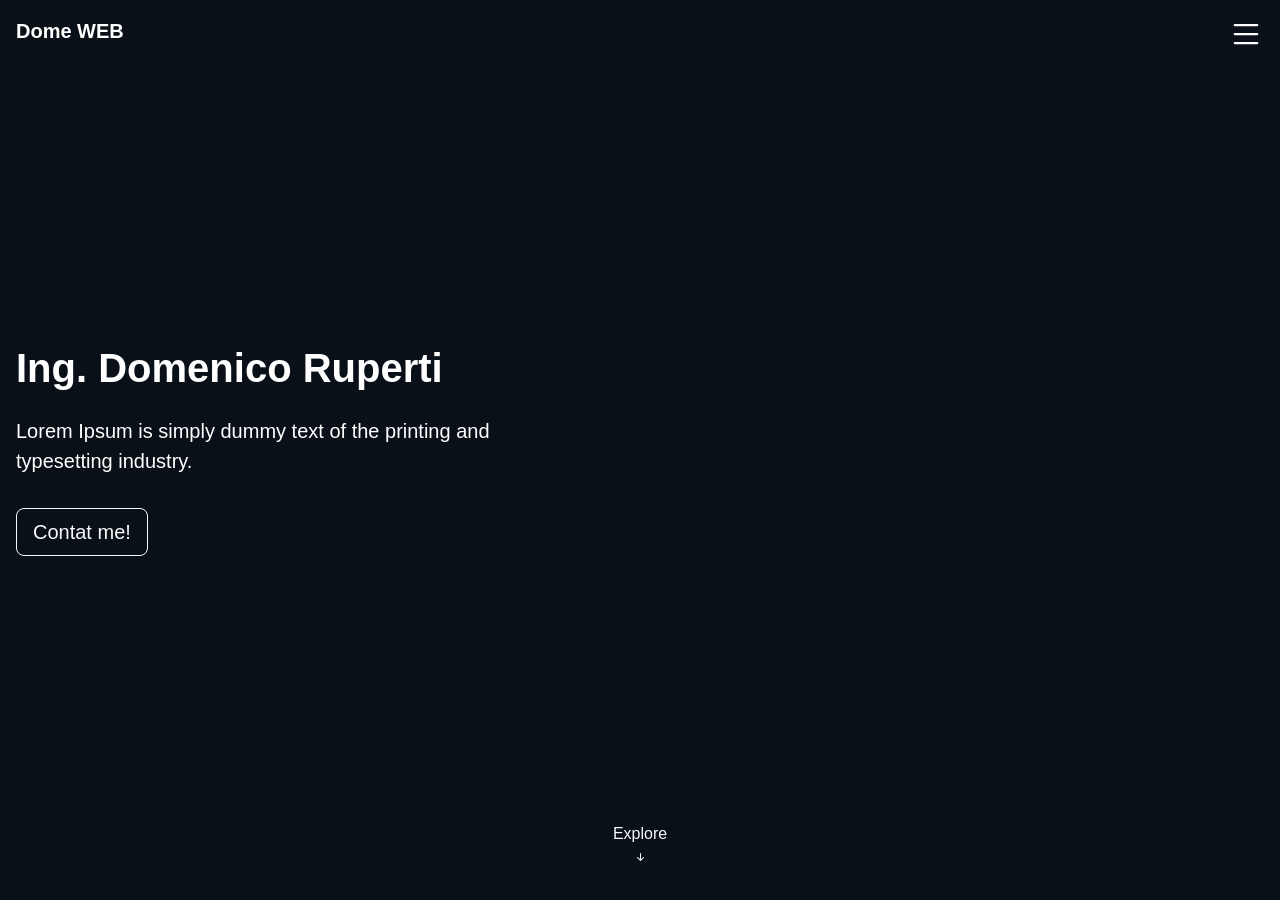
==== index.html @ 541284eb "Inicio de portafolio, se realizo navbar, branding principal y estilizacion del mismo" ====
<!DOCTYPE html>
<html lang="en">

<head>
    <meta charset="UTF-8">
    <meta name="viewport" content="width=device-width, initial-scale=1.0">
    <title>DOM WEB</title>

    <!--BOOTSTRAP-->
    <!-- Bootstrap Stylesheet -->
    <link href="https://cdn.jsdelivr.net/npm/bootstrap@5.1.3/dist/css/bootstrap.min.css" rel="stylesheet"
        integrity="sha384-1BmE4kWBq78iYhFldvKuhfTAU6auU8tT94WrHftjDbrCEXSU1oBoqyl2QvZ6jIW3" crossorigin="anonymous">

    <!--CUSTOM CSS-->
    <link rel="stylesheet" href="css/main.css">

    <!-- Bootstrap Icons-->
    <link rel="stylesheet" href="https://cdn.jsdelivr.net/npm/bootstrap-icons@1.7.1/font/bootstrap-icons.css">

</head>

<body>

    <!--Header Start-->
    <header class="header p-3 position-absolute start-0 top-0 end-0">
        <div class="d-flex justify-content-between aling-items-center">
            <a href="/" class="text-decoration-none text-white fs-5 fw-bold">Dome WEB</a>
            <div>
                <button class="navbar-toggler text-white" type="button" data-bs-toggle="collapse"
                    data-bs-target="#navbar" aria-controls="navbar" aria-expanded="false"
                    aria-label="Toggle navigation">
                    <svg xmlns="http://www.w3.org/2000/svg" width="36" height="36" fill="currentColor"
                        class="bi bi-list" viewBox="0 0 16 16">
                        <path fill-rule="evenodd"
                            d="M2.5 12a.5.5 0 0 1 .5-.5h10a.5.5 0 0 1 0 1H3a.5.5 0 0 1-.5-.5zm0-4a.5.5 0 0 1 .5-.5h10a.5.5 0 0 1 0 1H3a.5.5 0 0 1-.5-.5zm0-4a.5.5 0 0 1 .5-.5h10a.5.5 0 0 1 0 1H3a.5.5 0 0 1-.5-.5z" />
                    </svg>
                </button>
            </div>
        </div>
    </header>
    <!--Header End-->

    <!--Navbar Start-->
    <nav class="collapse navbar-collapse dropdown-nav" id="navbar">
        <div class="dropdown-nav__container container-xxl d-flex aling-items-start aling-items-md-center">
            <div class="row aling-items-start">

                <div class="col-12 col-sm-4">
                    <a href="#" class="row text-decoration-none">
                        <div class="col-2 col-sm-12 mb-4">
                            <img src="img/1-coffe-flavour.jpg" alt="Cafe falvor" class="img-fluid" width="75%"
                                loading="lazy">
                        </div>
                        <div class="col-10">
                            <h3>
                                Lorem, ipsum dolor.
                            </h3>
                            <p>Lorem ipsum dolor sit amet consectetur, adipisicing elit.</p>
                            <p>Lorem. <i class="bi bi-arrow-right-short"></i></p>
                        </div>
                    </a>
                </div>

                <div class="col-12 col-sm-4">
                    <a href="#" class="row text-decoration-none">
                        <div class="col-2 col-sm-12 mb-4">
                            <img src="img/1-coffe-flavour.jpg" alt="Cafe falvor" class="img-fluid" width="75%"
                                loading="lazy">
                        </div>
                        <div class="col-10">
                            <h3>
                                Lorem, ipsum dolor.
                            </h3>
                            <p>Lorem ipsum dolor sit amet consectetur, adipisicing elit.</p>
                            <p>Lorem. <i class="bi bi-arrow-right-short"></i></p>
                        </div>
                    </a>
                </div>

                <div class="col-12 col-sm-4">
                    <a href="#" class="row text-decoration-none">
                        <div class="col-2 col-sm-12 mb-4">
                            <img src="img/1-coffe-flavour.jpg" alt="Cafe falvor" class="img-fluid" width="75%"
                                loading="lazy">
                        </div>
                        <div class="col-10">
                            <h3>
                                Lorem, ipsum dolor.
                            </h3>
                            <p>Lorem ipsum dolor sit amet consectetur, adipisicing elit.</p>
                            <p>Lorem. <i class="bi bi-arrow-right-short"></i></p>
                        </div>
                    </a>
                </div>

            </div>

            <button class="navbar-toggler dropdown-nav__closeNavBtn" type="button" data-bs-toggle="collapse"
                data-bs-target="#navbar" aria-controls="navbar" aria-expanded="false" aria-label="Toggle navigation">
                <svg xmlns="http://www.w3.org/2000/svg" width="36" height="36" fill="currentColor" class="bi bi-x"
                    viewBox="0 0 16 16">
                    <path
                        d="M4.646 4.646a.5.5 0 0 1 .708 0L8 7.293l2.646-2.647a.5.5 0 0 1 .708.708L8.707 8l2.647 2.646a.5.5 0 0 1-.708.708L8 8.707l-2.646 2.647a.5.5 0 0 1-.708-.708L7.293 8 4.646 5.354a.5.5 0 0 1 0-.708z" />
                </svg>
            </button>
        </div>
    </nav>
    <!--Navbar End-->

    <!-- Hero Start -->
  <section class="hero">

    <div class="hero__overlay"></div>

    <!-- Video not included. Download: https://www.pexels.com/video/two-people-in-front-of-a-campfire-pouring-water-from-a-kettle-2675515/ -->
    <video playsinline="playsinline" autoplay="autoplay" muted="muted" loop="loop" loading="lazy" class="hero__video">
      <source src="img/television_-_29483 (720p).mp4" type="video/mp4">
    </video>

    <div class="hero__content h-100 container-custom position-relative">
      <div class="d-flex h-100 align-items-center hero__content-width">
        <div class="text-white p-3">
          <h1 class="hero__heading fw-bold mb-4">Ing. Domenico Ruperti</h1>
          <p class="lead mb-4">Lorem Ipsum is simply dummy text of the printing and typesetting industry.</p>
          <a href="#" class="mt-2 btn btn-lg btn-outline-light" role="button">Contat me!</a>
        </div>
      </div>
    </div>

    <a href="#scroll-down" class="hero__scroll-btn">
      Explore <i class="bi bi-arrow-down-short"></i>
    </a>

  </section>
  <!-- Hero End -->


















    <!-- Bootstrap JS -->
    <script src="https://cdn.jsdelivr.net/npm/bootstrap@5.1.3/dist/js/bootstrap.bundle.min.js"
        integrity="sha384-ka7Sk0Gln4gmtz2MlQnikT1wXgYsOg+OMhuP+IlRH9sENBO0LRn5q+8nbTov4+1p"
        crossorigin="anonymous"></script>
</body>

</html>
---- css/main.css ----
:root {
    --primary-color: #0a1118;
    --primary-color-highlight: #233D54;
    --bs-body-bg: #FBF0F6;
    --bs-body-font-family: 'Montserrat', sans-serif;
}

a {
    color: var(--primary-color);
}

a:hover {
    color: var(--primary-color);
}



/*Main header*/
.header {
    z-index: 2;
}

/*Navigation Bar*/

#navbar {
    position: fixed;
    left: 0;
    top: 0;
    right: 0;
    bottom: 0;
    background-color: #4e4c4d;
    z-index: 4;
}

.dropdown-nav__closeNavBtn {
    position: absolute;
    top: 20px;
    right: 16px;
    background-color: rgba(255, 255, 255, 0.6);
}

.dropdown-nav__container {
    height: 100vh;
    padding: 0 1rem;
}

/*Hero section*/
.hero {
    position: relative;
    height: 100vh;
    background-color: var(--primary-color);
    overflow: hidden;
}

.hero__video {
    position: absolute;
    top: 50%;
    left: 50%;
    min-width: 100%;
    min-height: 100%;
    width: auto;
    height: auto;
    transform: translateX(-50%) translateY(-50%);
}

.hero__overlay {
    position: absolute;
    left: 0;
    top: 0;
    right: 0;
    bottom: 0;
    background-color: var(--primary-color);
    opacity: 0.5;
    z-index: 1;
}

.hero__content {
    z-index: 1;
}

.hero__content-width {
    max-width: 540px;
}

.hero__scroll-btn {
    position: absolute;
    left: 50%;
    bottom: 30px;
    transform: translateX(-50%);
    z-index: 1;
    color: var(--bs-light);
    display: flex;
    flex-direction: column;
    align-items: center;
    text-decoration: none;
}

.hero__scroll-btn:hover {
    color: var(--bs-light);
    opacity: 0.8;
}

.hero__scroll-btn .bi {
    transition-delay: 0.8s;
    animation: bounce 1s infinite alternate;
}
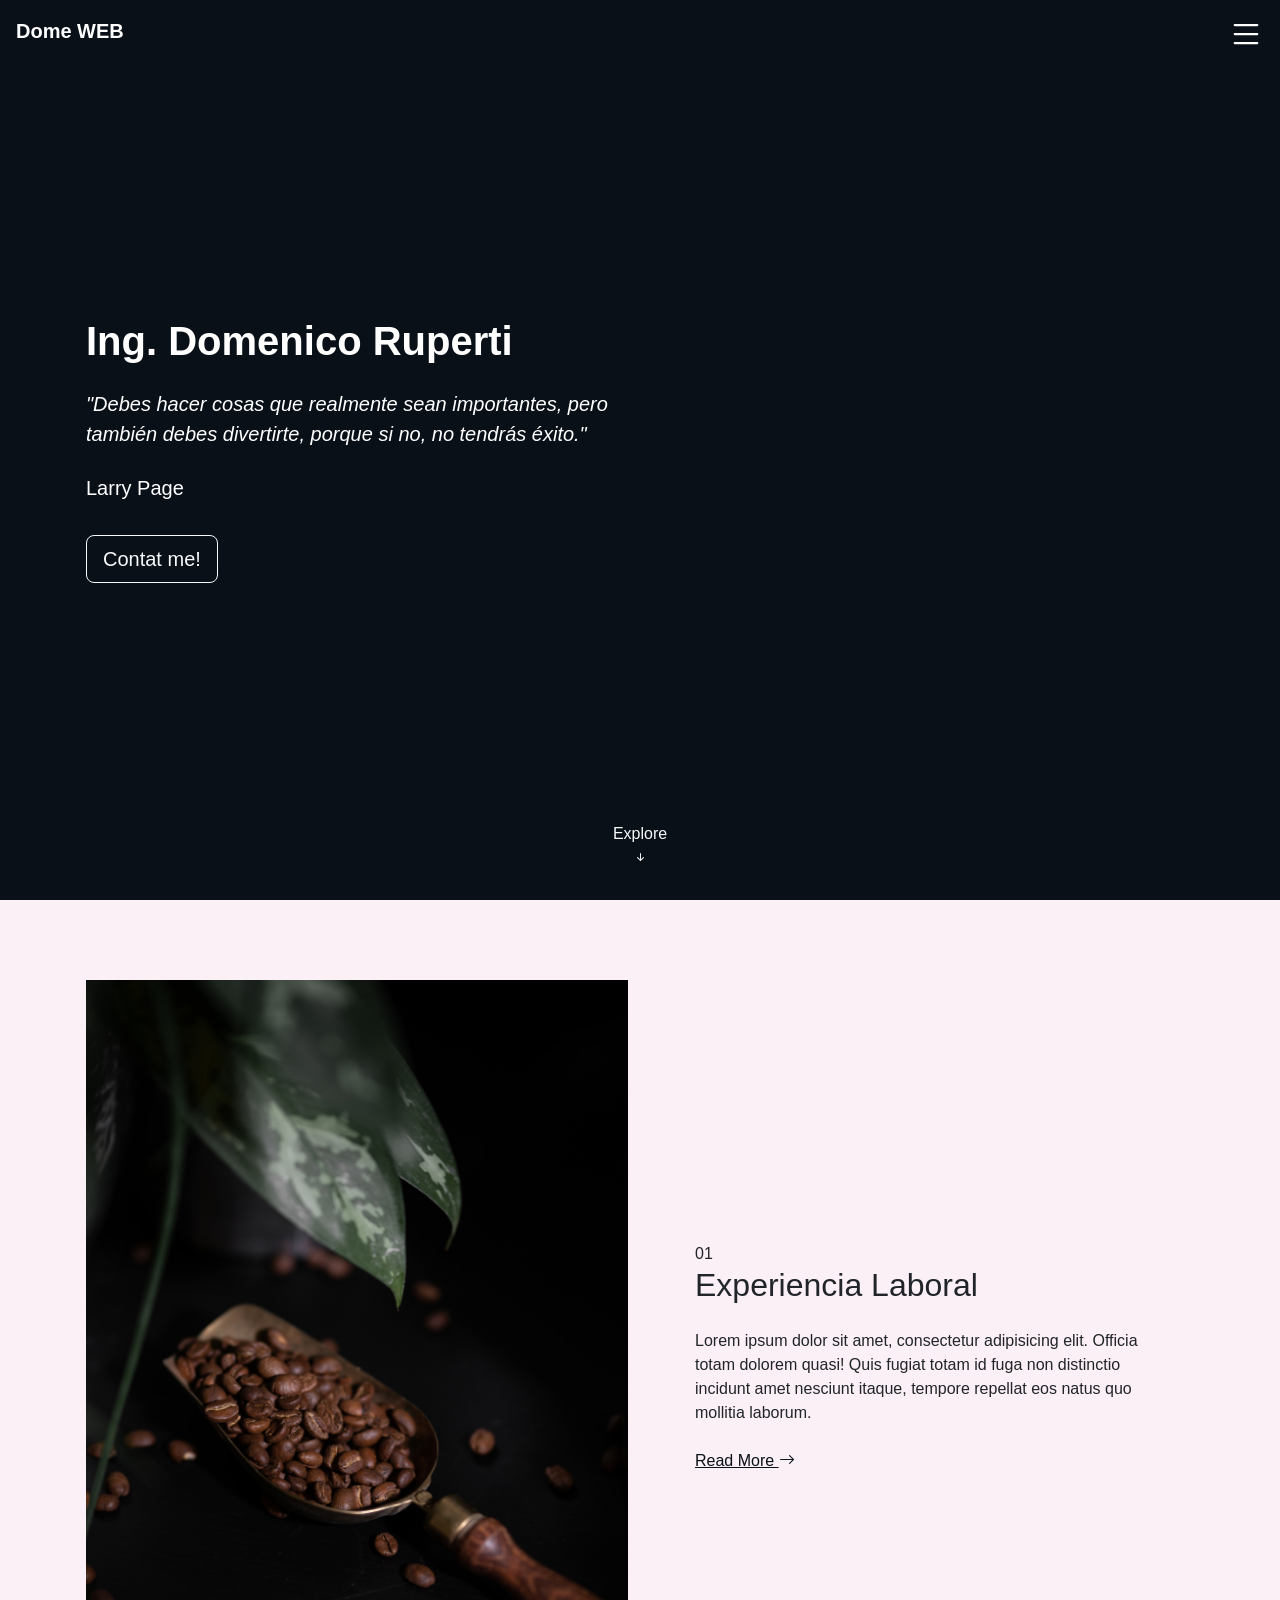
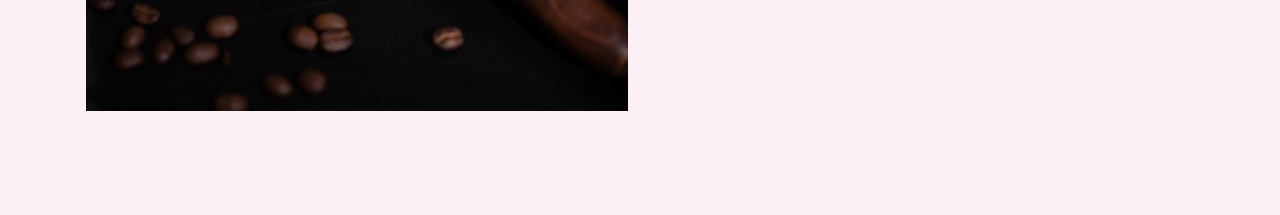
==== commit fb39260c: "Se agregaron nuevas videos y se sigui configigurando la pagina para las demas secciones" ====
--- a/index.html
+++ b/index.html
@@ -112,16 +112,16 @@
 
     <div class="hero__overlay"></div>
 
-    <!-- Video not included. Download: https://www.pexels.com/video/two-people-in-front-of-a-campfire-pouring-water-from-a-kettle-2675515/ -->
     <video playsinline="playsinline" autoplay="autoplay" muted="muted" loop="loop" loading="lazy" class="hero__video">
-      <source src="img/television_-_29483 (720p).mp4" type="video/mp4">
+      <source src="img/countdown_to_rocket_launching (1080p).mp4" type="video/mp4">
     </video>
 
     <div class="hero__content h-100 container-custom position-relative">
       <div class="d-flex h-100 align-items-center hero__content-width">
-        <div class="text-white p-3">
+        <div class="text-white">
           <h1 class="hero__heading fw-bold mb-4">Ing. Domenico Ruperti</h1>
-          <p class="lead mb-4">Lorem Ipsum is simply dummy text of the printing and typesetting industry.</p>
+          <p class="lead mb-4 fst-italic">"Debes hacer cosas que realmente sean importantes, pero también debes divertirte, porque si no, no tendrás éxito."</p>
+          <p class="lead mb-4">Larry Page</p>
           <a href="#" class="mt-2 btn btn-lg btn-outline-light" role="button">Contat me!</a>
         </div>
       </div>
@@ -134,7 +134,33 @@
   </section>
   <!-- Hero End -->
 
+  <a id="scroll-down"></a>
 
+  <!-- Section One Start -->
+  <section class="steps container-custom">
+
+    <div class="row">
+      <div class="col-12 col-sm-6 d-md-flex justify-content-md-ceneter">
+        <img src="img/1-coffe-flavour.jpg" alt="Coffe Flavour" class="img-fluid pb-4 steps__section-thumbnail" width="553" height="746" loading="lazy">
+      </div>
+
+      <div class="col-12 col-sm-6 align-self-center justify-content-md-ceneter">
+
+        <div class="steps__content-width">
+          <span>01</span>
+          <h1 class="h2 mb-4">Experiencia Laboral</h1>
+          <p class="mb-4">Lorem ipsum dolor sit amet, consectetur adipisicing elit. Officia totam dolorem quasi! Quis fugiat totam id fuga non distinctio incidunt amet nesciunt itaque, tempore repellat eos natus quo mollitia laborum.</p>
+          <a href="#">Read More <i class="bi bi-arrow-right"></i></a>
+
+        </div>
+
+      </div>
+    </div>
+
+  </section>
+
+
+  <!-- Section One End -->
 
 
 
--- a/css/main.css
+++ b/css/main.css
@@ -5,12 +5,41 @@
     --bs-body-font-family: 'Montserrat', sans-serif;
 }
 
+html {scroll-behavior: smooth;}
+
 a {
     color: var(--primary-color);
 }
 
 a:hover {
     color: var(--primary-color);
+}
+
+/*
+* Custom Container
+*/
+.container-custom {
+    width: 100%;
+    padding: 0 1rem;
+    margin: 0 auto;
+}
+
+@media (min-width: 1200px) {
+    .container-custom {
+        width: 1140px;
+    }
+}
+
+@media (min-width: 1400px) {
+    .container-custom {
+        width: 1340px;
+    }
+}
+
+@media (min-width: 1600px) {
+    .container-custom {
+        width: 1520px;
+    }
 }
 
 
@@ -103,4 +132,47 @@
 .hero__scroll-btn .bi {
     transition-delay: 0.8s;
     animation: bounce 1s infinite alternate;
-}+}
+
+@keyframes bounce {
+    from {
+      transform: translateY(0px);
+    }
+    to {
+      transform: translateY(-10px);
+    }
+  }
+
+/*
+* Steps Section
+*/
+.steps {
+    padding-top: 40px;
+    padding-bottom: 40px;
+  }
+  
+  .steps__section-thumbnail {
+    height: 240px;
+    object-fit: cover;
+    margin: 0 auto;
+  }
+  
+  .steps__content-width {
+    max-width: 456px;
+    margin: 0 auto;
+  }
+  
+  .steps--background {
+    background-color: #FEF8F9;
+  }
+  
+  @media (min-width: 544px) {
+    .steps {
+      padding-top: 80px;
+      padding-bottom: 80px;
+    }
+  
+    .steps__section-thumbnail {
+      height: auto;
+    }
+  }
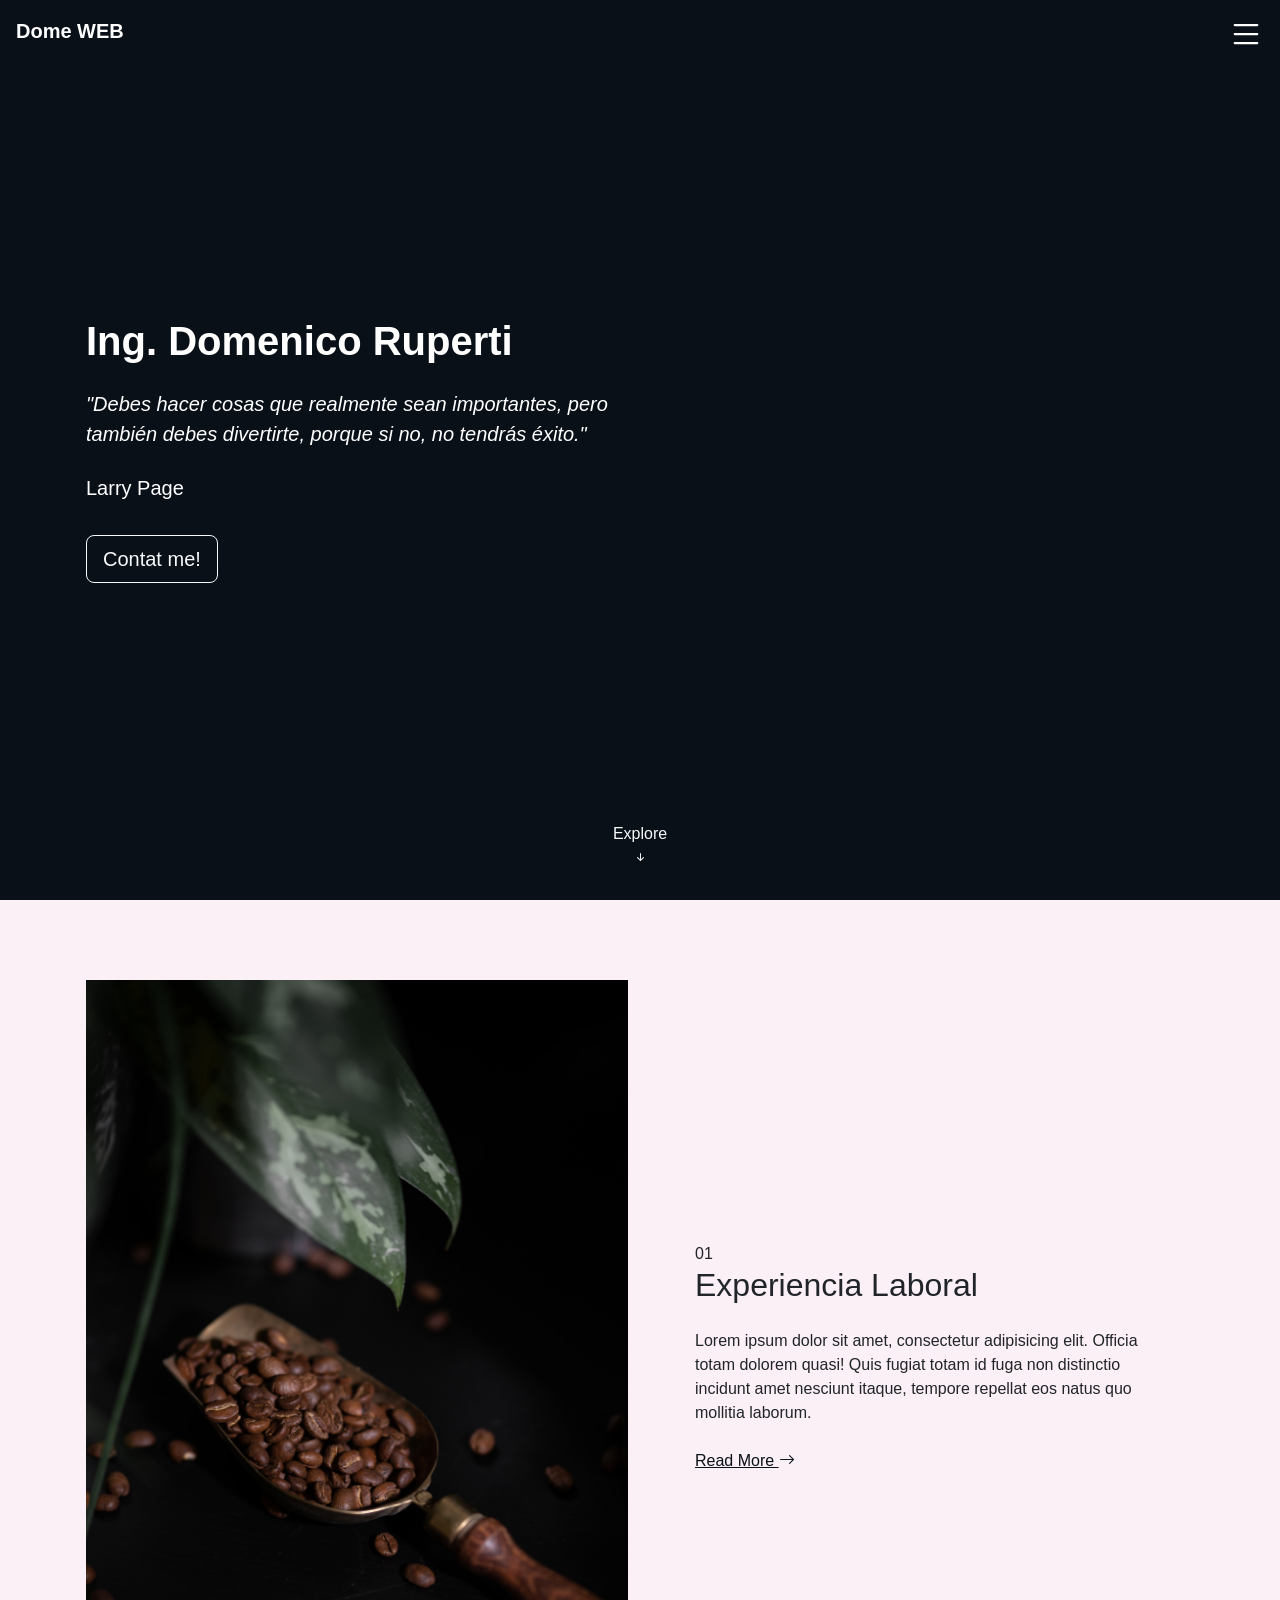
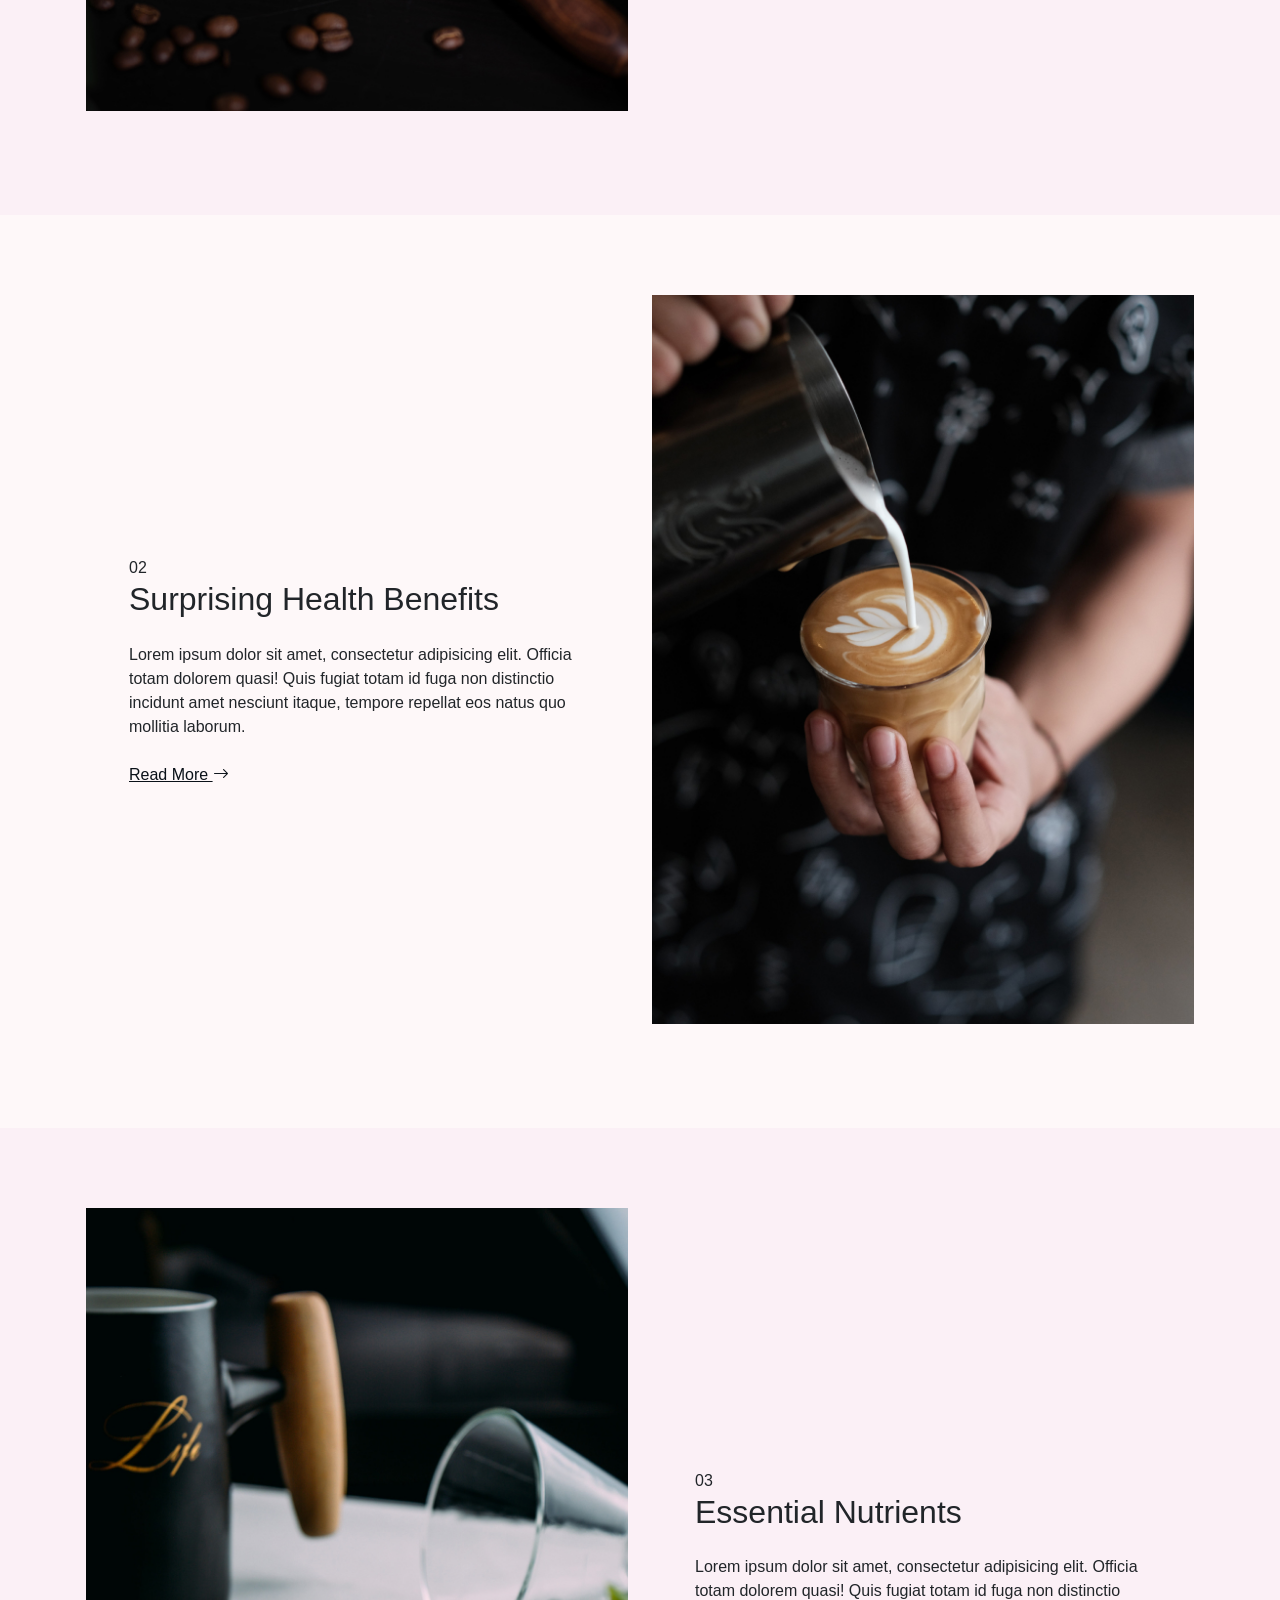
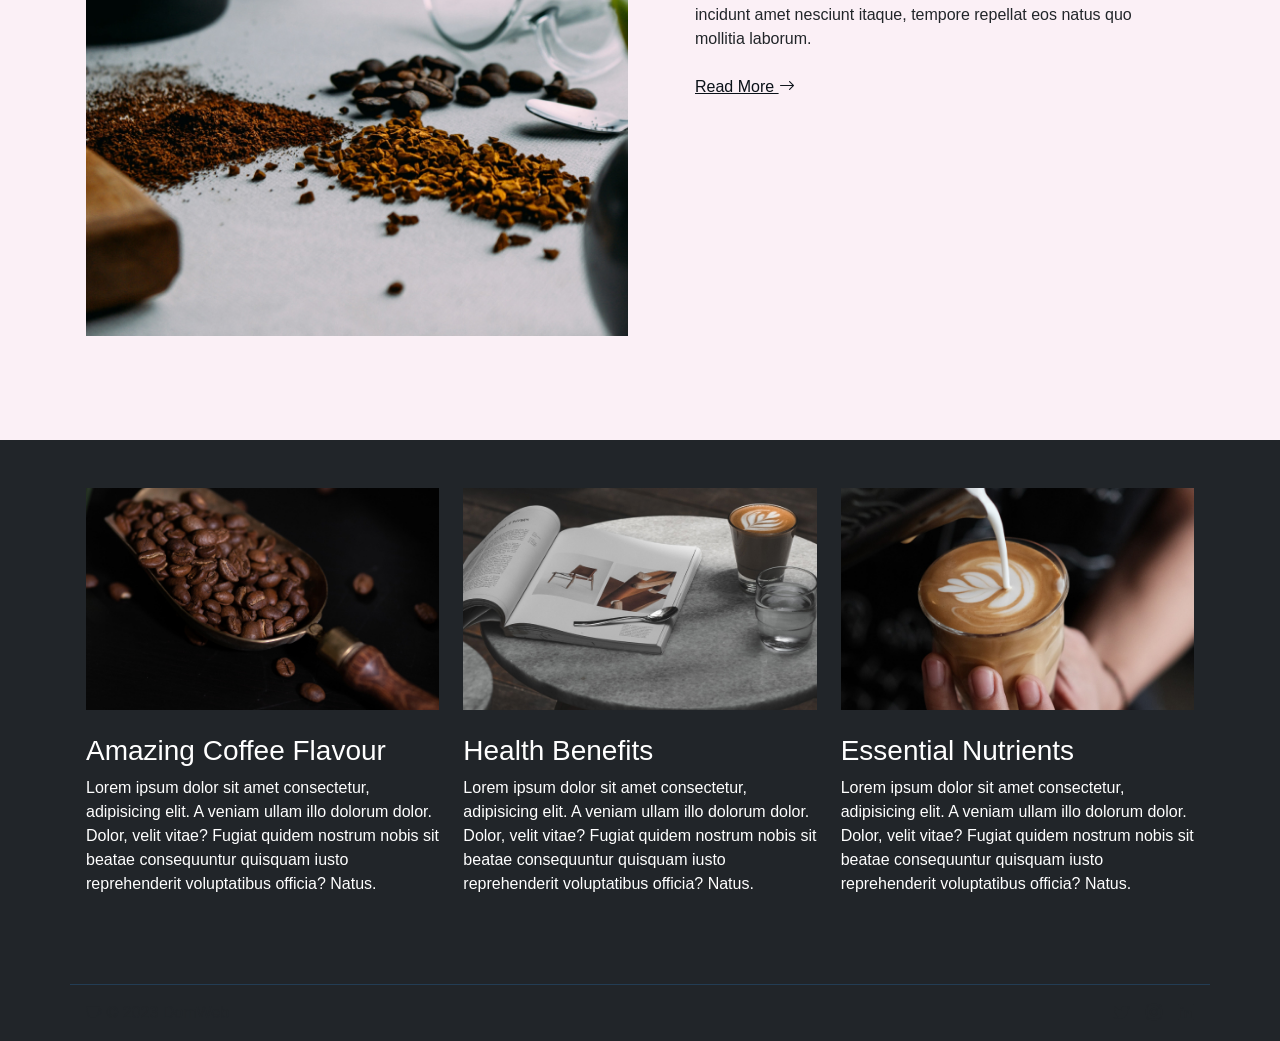
==== commit a9796765: "Se agregaron dos secciones mas, y la parte final de la pagina" ====
--- a/index.html
+++ b/index.html
@@ -48,7 +48,23 @@
                 <div class="col-12 col-sm-4">
                     <a href="#" class="row text-decoration-none">
                         <div class="col-2 col-sm-12 mb-4">
-                            <img src="img/1-coffe-flavour.jpg" alt="Cafe falvor" class="img-fluid" width="75%"
+                            <img src="img/pexels-mddl-mn-14758513.jpg" alt="Cafe falvor" class="img-fluid" width="75%"
+                                loading="lazy">
+                        </div>
+                        <div class="col-10">
+                            <h3>
+                                Lorem, ipsum dolor.
+                            </h3>   
+                            <p>Lorem ipsum dolor sit amet consectetur, adipisicing elit.</p>
+                            <p>Lorem. <i class="bi bi-arrow-right-short"></i></p>
+                        </div>
+                    </a>
+                </div>
+
+                <div class="col-12 col-sm-4">
+                    <a href="#" class="row text-decoration-none">
+                        <div class="col-2 col-sm-12 mb-4">
+                            <img src="img/pexels-mddl-mn-14758513.jpg" alt="Cafe falvor" class="img-fluid" width="75%"
                                 loading="lazy">
                         </div>
                         <div class="col-10">
@@ -64,23 +80,7 @@
                 <div class="col-12 col-sm-4">
                     <a href="#" class="row text-decoration-none">
                         <div class="col-2 col-sm-12 mb-4">
-                            <img src="img/1-coffe-flavour.jpg" alt="Cafe falvor" class="img-fluid" width="75%"
-                                loading="lazy">
-                        </div>
-                        <div class="col-10">
-                            <h3>
-                                Lorem, ipsum dolor.
-                            </h3>
-                            <p>Lorem ipsum dolor sit amet consectetur, adipisicing elit.</p>
-                            <p>Lorem. <i class="bi bi-arrow-right-short"></i></p>
-                        </div>
-                    </a>
-                </div>
-
-                <div class="col-12 col-sm-4">
-                    <a href="#" class="row text-decoration-none">
-                        <div class="col-2 col-sm-12 mb-4">
-                            <img src="img/1-coffe-flavour.jpg" alt="Cafe falvor" class="img-fluid" width="75%"
+                            <img src="img/pexels-mddl-mn-14758513.jpg" alt="Cafe falvor" class="img-fluid" width="75%"
                                 loading="lazy">
                         </div>
                         <div class="col-10">
@@ -162,9 +162,105 @@
 
   <!-- Section One End -->
 
-
-
-
+<!-- Section One Start -->
+<section class="steps steps--background">
+
+    <div class="container-custom">
+
+      <div class="row">
+        <div class="col-12 col-sm-6 d-md-flex justify-content-md-ceneter order-sm-1">
+          <img src="img/2-health-benefits.jpg" alt="Health Benefits" class="img-fluid pb-4 steps__section-thumbnail" width="553" height="746" loading="lazy">
+        </div>
+
+        <div class="col-12 col-sm-6 align-self-center justify-content-md-ceneter">
+          <div class="steps__content-width">
+            <span>02</span>
+            <h1 class="h2 mb-4">Surprising Health Benefits</h1>
+            <p class="mb-4">Lorem ipsum dolor sit amet, consectetur adipisicing elit. Officia totam dolorem quasi! Quis fugiat totam id fuga non distinctio incidunt amet nesciunt itaque, tempore repellat eos natus quo mollitia laborum.</p>
+            <a href="#">Read More <i class="bi bi-arrow-right"></i></a>
+          </div>
+        </div>
+      </div>
+
+    </div>
+  </section>
+  <!-- Section One End -->
+
+  <!-- Section One Start -->
+  <section class="steps container-custom">
+
+    <div class="row">
+      <div class="col-12 col-sm-6 d-md-flex justify-content-md-ceneter">
+        <img src="img/3-essential-nutrients.jpg" alt="Essential Nutrients" class="img-fluid pb-4 steps__section-thumbnail" width="553" height="746" loading="lazy">
+      </div>
+
+      <div class="col-12 col-sm-6 align-self-center justify-content-md-ceneter">
+
+        <div class="steps__content-width">
+          <span>03</span>
+          <h1 class="h2 mb-4">Essential Nutrients</h1>
+          <p class="mb-4">Lorem ipsum dolor sit amet, consectetur adipisicing elit. Officia totam dolorem quasi! Quis fugiat totam id fuga non distinctio incidunt amet nesciunt itaque, tempore repellat eos natus quo mollitia laborum.</p>
+          <a href="#">Read More <i class="bi bi-arrow-right"></i></a>
+
+        </div>
+
+      </div>
+    </div>
+
+  </section>
+  <!-- Section One End -->
+
+  <!-- Section With 3 Col's Start -->
+  <section class="bg-dark text-white py-4">
+    <div class="container-custom my-4">
+      <div class="row">
+
+        <div class="col-12 col-sm-4 mb-4">
+          <img src="img/1-coffee-flavour-small.jpg" class="mb-4 img-fluid" alt="Coffe Flavour" width="441" height="248" loading="lazy">
+          <h3>Amazing Coffee Flavour</h3>
+          <p>Lorem ipsum dolor sit amet consectetur, adipisicing elit. A veniam ullam illo dolorum dolor. Dolor, velit vitae? Fugiat quidem nostrum nobis sit beatae consequuntur quisquam iusto reprehenderit voluptatibus officia? Natus.</p>
+        </div>
+
+        <div class="col-12 col-sm-4 mb-4">
+          <img src="img/2-health-benefits-small.jpg" class="mb-4 img-fluid" alt="Health Benefits" width="441" height="248" loading="lazy">
+          <h3>Health Benefits</h3>
+          <p>Lorem ipsum dolor sit amet consectetur, adipisicing elit. A veniam ullam illo dolorum dolor. Dolor, velit vitae? Fugiat quidem nostrum nobis sit beatae consequuntur quisquam iusto reprehenderit voluptatibus officia? Natus.</p>
+        </div>
+
+        <div class="col-12 col-sm-4 mb-4">
+          <img src="img/3-essential-nutrients-small.jpg" class="mb-4 img-fluid" alt="Essential Nutrients" width="441" height="248" loading="lazy">
+          <h3>Essential Nutrients</h3>
+          <p>Lorem ipsum dolor sit amet consectetur, adipisicing elit. A veniam ullam illo dolorum dolor. Dolor, velit vitae? Fugiat quidem nostrum nobis sit beatae consequuntur quisquam iusto reprehenderit voluptatibus officia? Natus.</p>
+        </div>
+
+      </div>
+    </div>
+  </section>
+  <!-- Section With 3 Col's End -->
+
+  <!-- Footer Start -->
+  <footer class="footer bg-dark text-white">
+    <div class="container-custom d-flex justify-content-between align-items-center py-3 border-highlight">
+      <div class="col-md-4 d-flex align-items-center">
+        <a href="/" class="me-2 text-muted text-decoration-none">
+          <i class="bi bi-cup"></i>
+          <span>&copy; 2023 DomWeb</span>
+        </a> 
+      </div>
+
+      <ul class="nav col-md-4 justify-content-end list-unstyled d-flex text-white">
+        <li class="ms-3 "><a class="text-muted" href="https://twitter.com/RupertiDomenico"><i class="bi bi-twitter"></i></a></li>
+        <li class="ms-3"><a class="text-muted" href="https://www.instagram.com/domenico_ruperti/"><i class="bi bi-instagram"></i></a></li>
+        <li class="ms-3"><a class="text-muted" href="https://www.linkedin.com/in/domenico-ruperti-franco-bba359219/"><i class="bi bi-linkedin"></i></a></li>
+      </ul>
+
+
+    </div>
+
+
+
+  </footer>
+  <!-- Footer End -->
 
 
 
--- a/css/main.css
+++ b/css/main.css
@@ -175,4 +175,11 @@
     .steps__section-thumbnail {
       height: auto;
     }
+  }
+
+  /*
+* Footer
+*/
+.footer .border-highlight {
+    border-top: 1px solid var(--primary-color-highlight);
   }
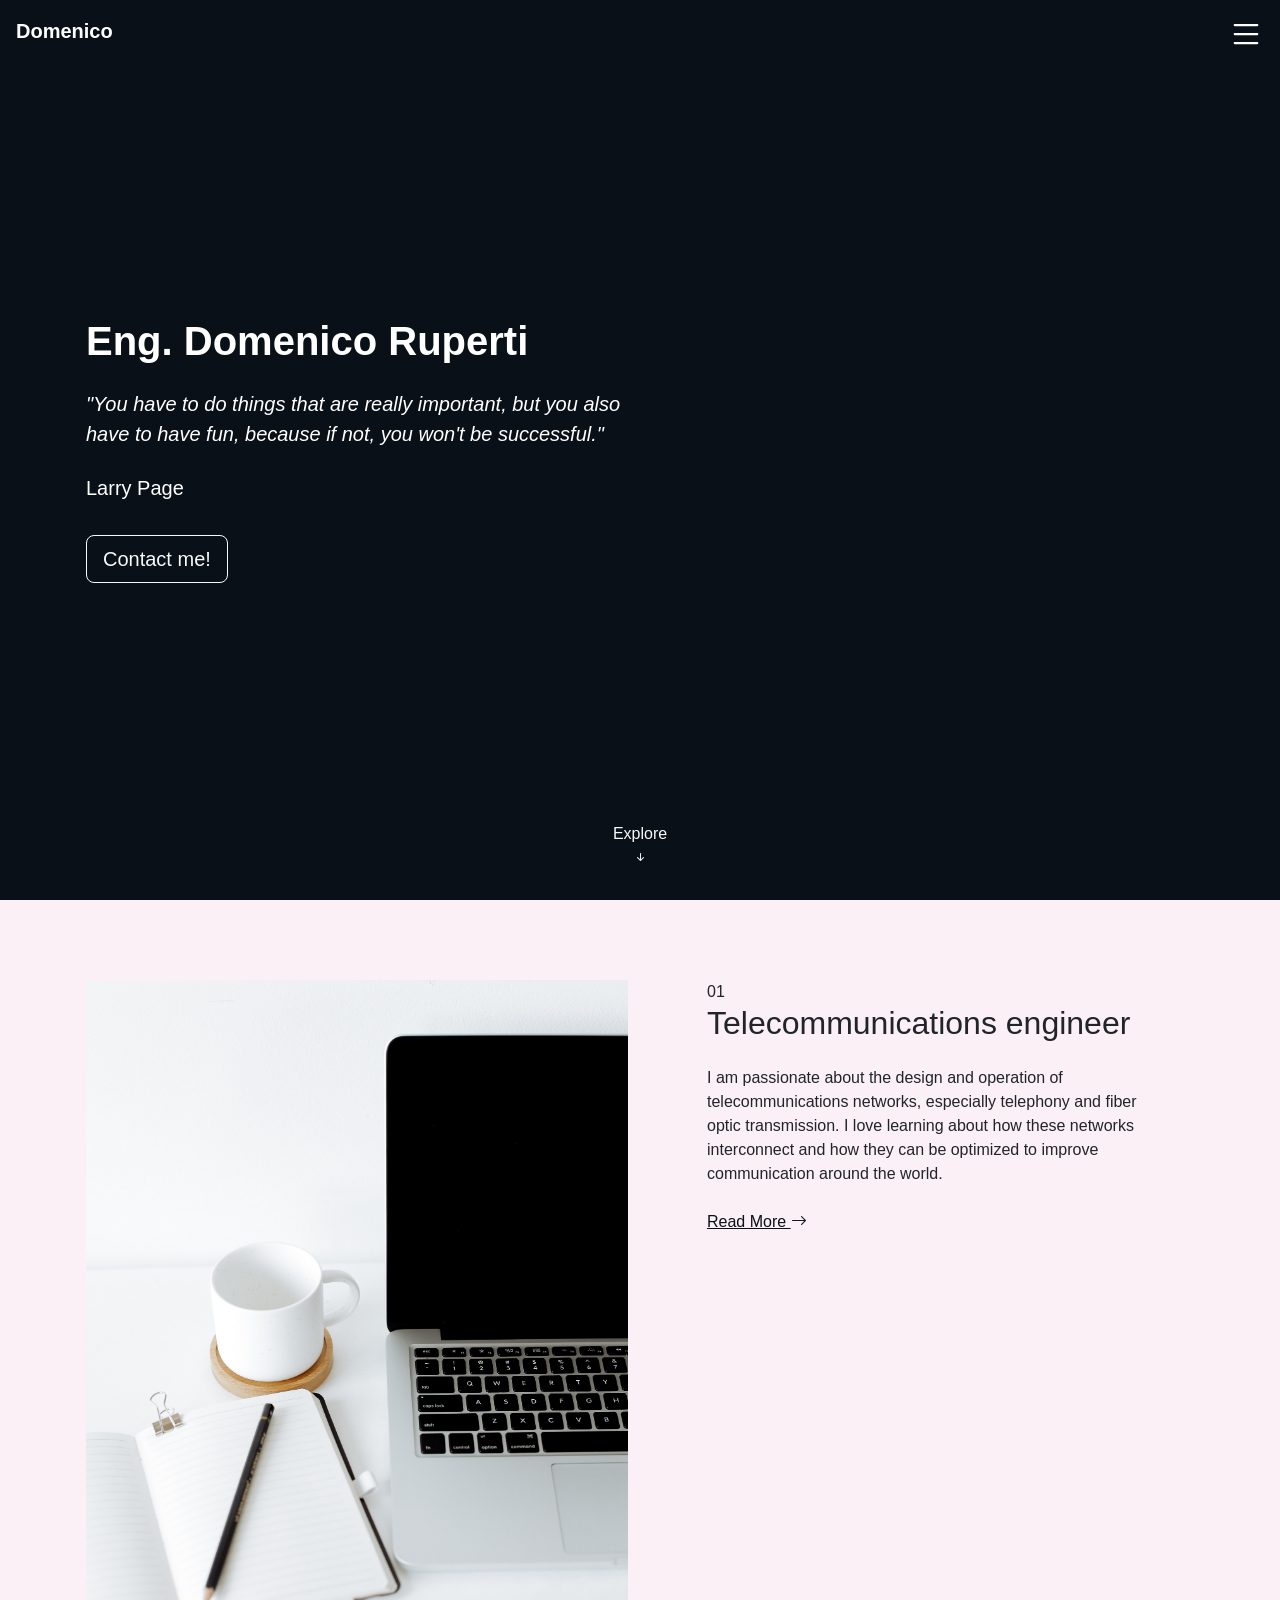
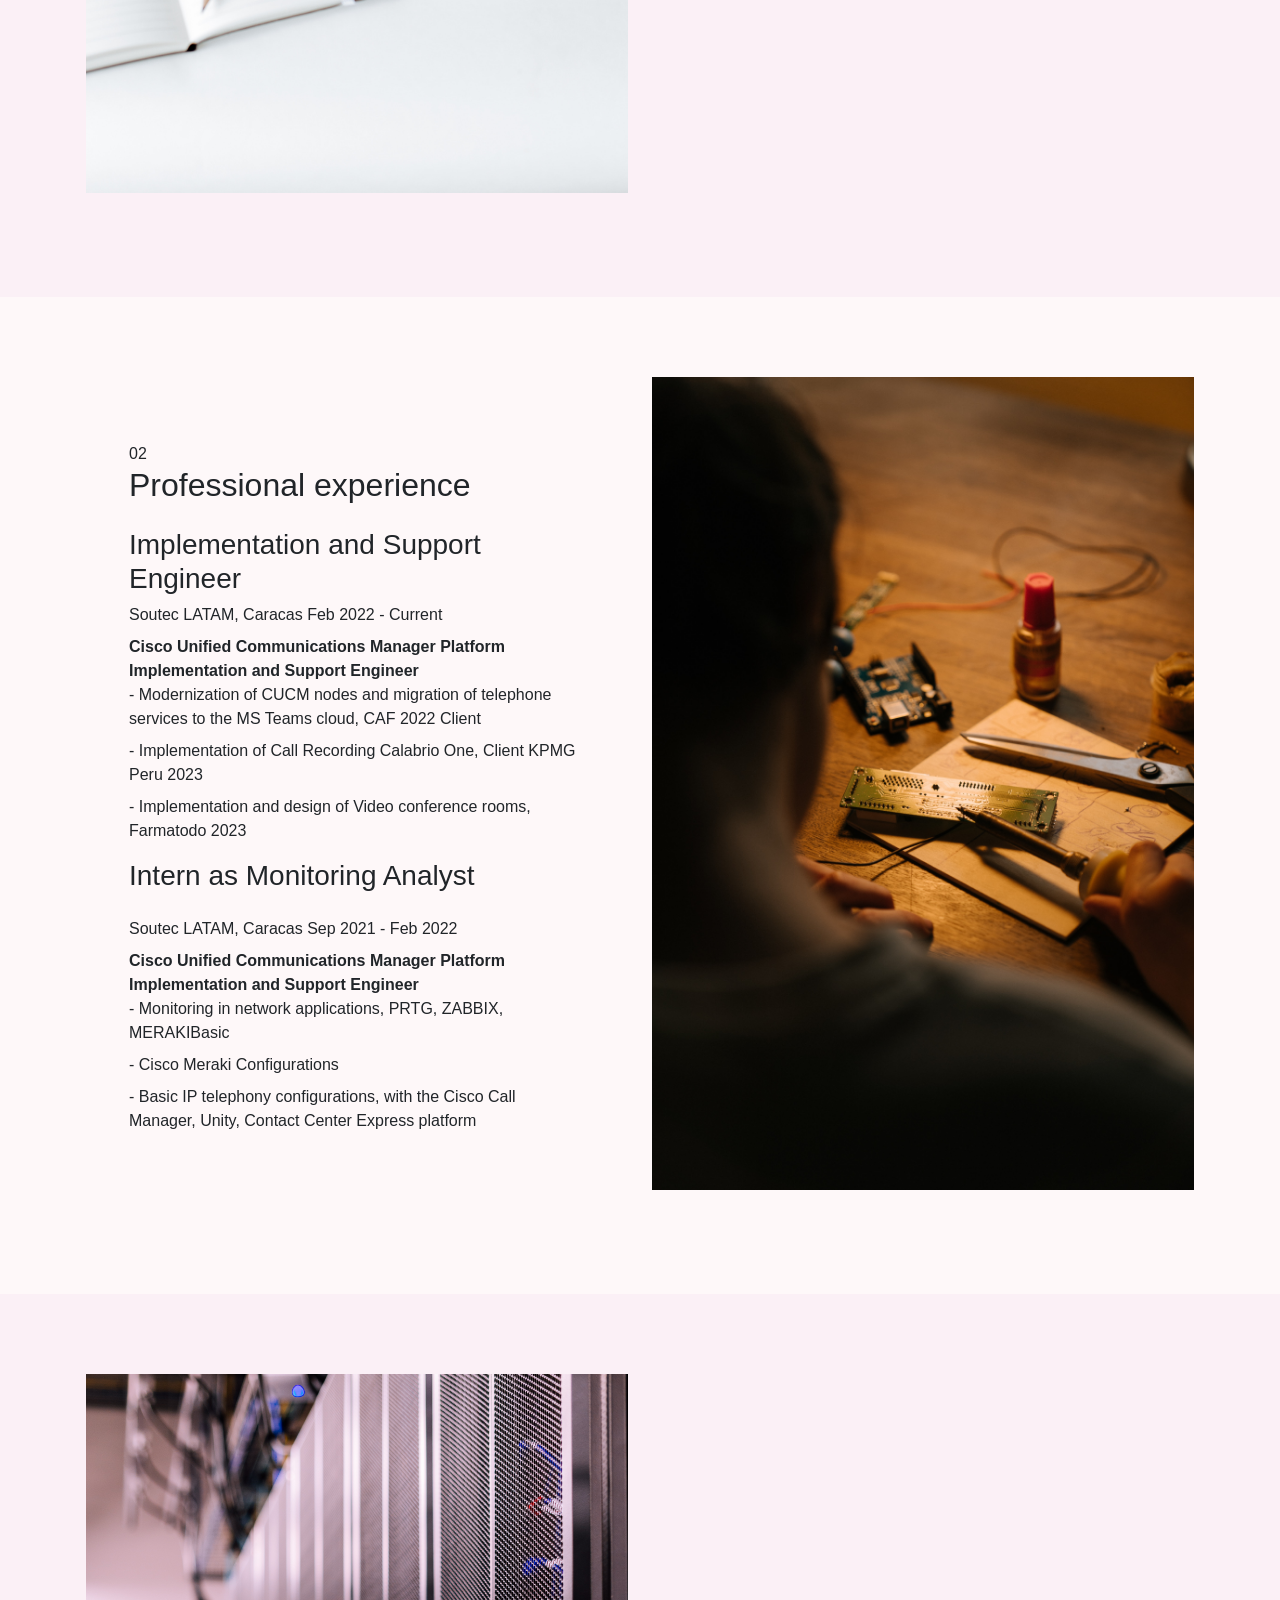
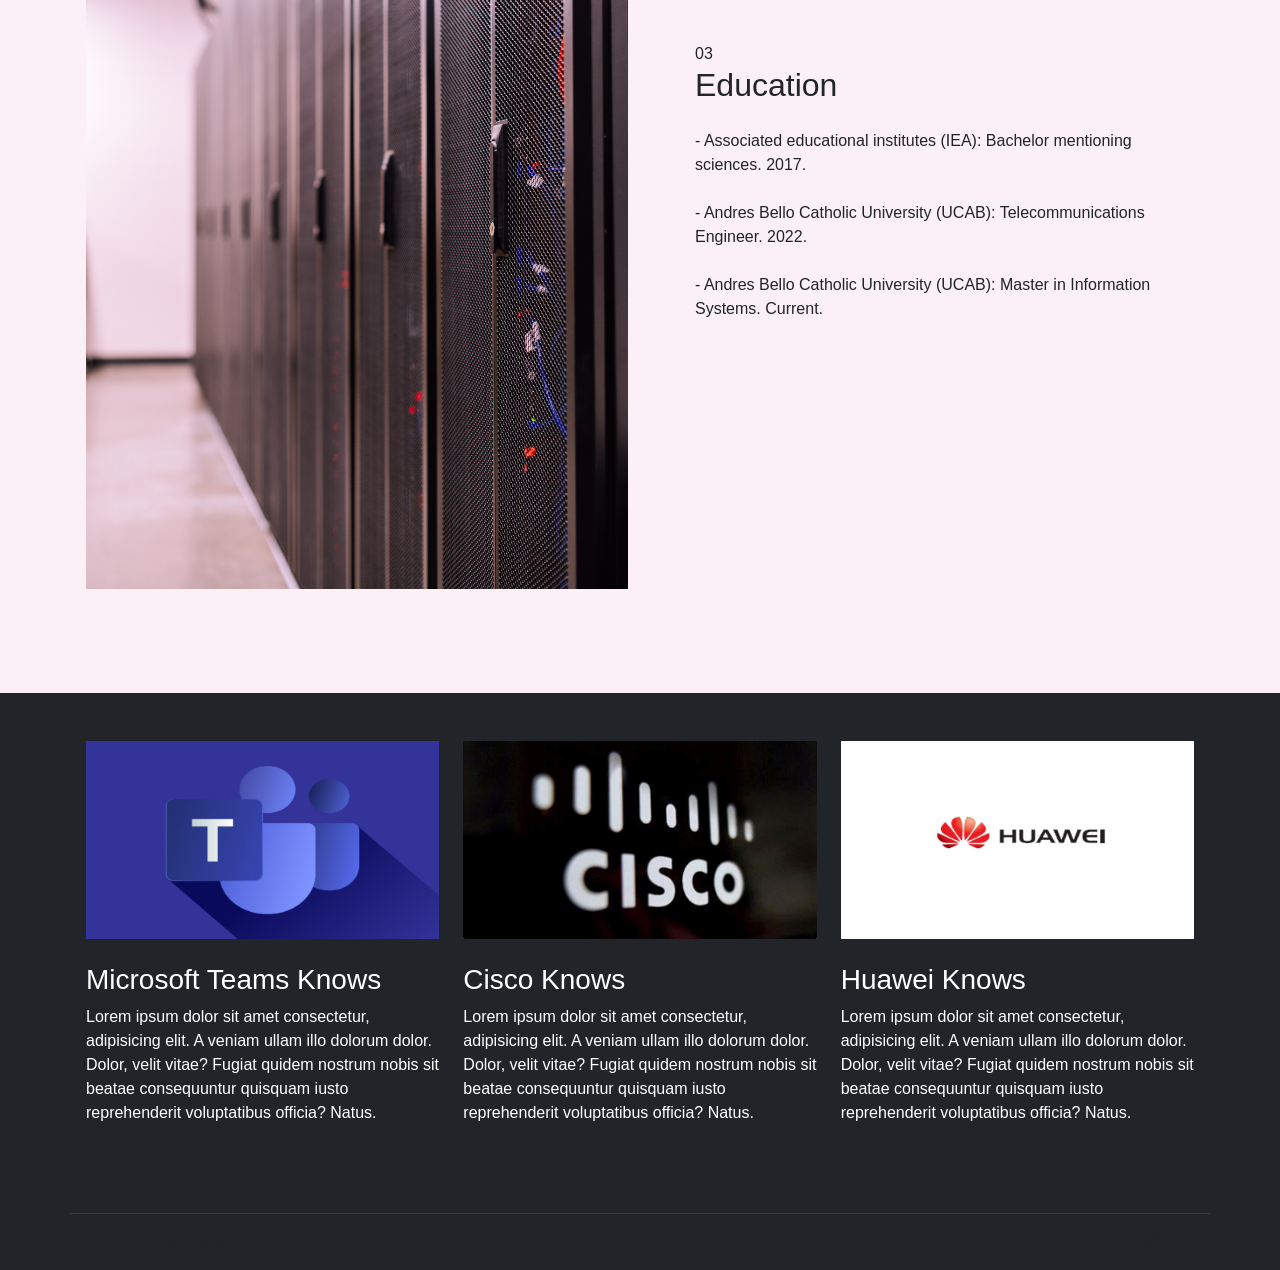
==== commit 66a1ba81: "Finalizacion de V1" ====
--- a/index.html
+++ b/index.html
@@ -4,7 +4,9 @@
 <head>
     <meta charset="UTF-8">
     <meta name="viewport" content="width=device-width, initial-scale=1.0">
-    <title>DOM WEB</title>
+    <title>Domenico Ruperti</title>
+
+    <link rel="icon" type="image/x-icon" href="/img/Negro.png">
 
     <!--BOOTSTRAP-->
     <!-- Bootstrap Stylesheet -->
@@ -24,7 +26,7 @@
     <!--Header Start-->
     <header class="header p-3 position-absolute start-0 top-0 end-0">
         <div class="d-flex justify-content-between aling-items-center">
-            <a href="/" class="text-decoration-none text-white fs-5 fw-bold">Dome WEB</a>
+            <a href="/" class="text-decoration-none text-white fs-5 fw-bold">Domenico</a>
             <div>
                 <button class="navbar-toggler text-white" type="button" data-bs-toggle="collapse"
                     data-bs-target="#navbar" aria-controls="navbar" aria-expanded="false"
@@ -53,10 +55,12 @@
                         </div>
                         <div class="col-10">
                             <h3>
-                                Lorem, ipsum dolor.
-                            </h3>   
-                            <p>Lorem ipsum dolor sit amet consectetur, adipisicing elit.</p>
-                            <p>Lorem. <i class="bi bi-arrow-right-short"></i></p>
+                                Competencies
+                            </h3>
+                            <p>- Leadership</p>
+                            <p>- Talks</p>
+                            <p>- Organized</p>
+                            
                         </div>
                     </a>
                 </div>
@@ -69,10 +73,12 @@
                         </div>
                         <div class="col-10">
                             <h3>
-                                Lorem, ipsum dolor.
+                                Skills
                             </h3>
-                            <p>Lorem ipsum dolor sit amet consectetur, adipisicing elit.</p>
-                            <p>Lorem. <i class="bi bi-arrow-right-short"></i></p>
+                            <p>- Abstract thinking</p>
+                            <p>- Decision making</p>
+                            <p>- Problem resolution</p>
+                            
                         </div>
                     </a>
                 </div>
@@ -85,10 +91,12 @@
                         </div>
                         <div class="col-10">
                             <h3>
-                                Lorem, ipsum dolor.
+                                Abilities
                             </h3>
-                            <p>Lorem ipsum dolor sit amet consectetur, adipisicing elit.</p>
-                            <p>Lorem. <i class="bi bi-arrow-right-short"></i></p>
+                            <p>- Attention to detail</p>
+                            <p>- Flexibility</p>
+                            <p>- Project management</p>
+                            
                         </div>
                     </a>
                 </div>
@@ -108,159 +116,203 @@
     <!--Navbar End-->
 
     <!-- Hero Start -->
-  <section class="hero">
-
-    <div class="hero__overlay"></div>
-
-    <video playsinline="playsinline" autoplay="autoplay" muted="muted" loop="loop" loading="lazy" class="hero__video">
-      <source src="img/countdown_to_rocket_launching (1080p).mp4" type="video/mp4">
-    </video>
-
-    <div class="hero__content h-100 container-custom position-relative">
-      <div class="d-flex h-100 align-items-center hero__content-width">
-        <div class="text-white">
-          <h1 class="hero__heading fw-bold mb-4">Ing. Domenico Ruperti</h1>
-          <p class="lead mb-4 fst-italic">"Debes hacer cosas que realmente sean importantes, pero también debes divertirte, porque si no, no tendrás éxito."</p>
-          <p class="lead mb-4">Larry Page</p>
-          <a href="#" class="mt-2 btn btn-lg btn-outline-light" role="button">Contat me!</a>
-        </div>
-      </div>
-    </div>
-
-    <a href="#scroll-down" class="hero__scroll-btn">
-      Explore <i class="bi bi-arrow-down-short"></i>
-    </a>
-
-  </section>
-  <!-- Hero End -->
-
-  <a id="scroll-down"></a>
-
-  <!-- Section One Start -->
-  <section class="steps container-custom">
-
-    <div class="row">
-      <div class="col-12 col-sm-6 d-md-flex justify-content-md-ceneter">
-        <img src="img/1-coffe-flavour.jpg" alt="Coffe Flavour" class="img-fluid pb-4 steps__section-thumbnail" width="553" height="746" loading="lazy">
-      </div>
-
-      <div class="col-12 col-sm-6 align-self-center justify-content-md-ceneter">
-
-        <div class="steps__content-width">
-          <span>01</span>
-          <h1 class="h2 mb-4">Experiencia Laboral</h1>
-          <p class="mb-4">Lorem ipsum dolor sit amet, consectetur adipisicing elit. Officia totam dolorem quasi! Quis fugiat totam id fuga non distinctio incidunt amet nesciunt itaque, tempore repellat eos natus quo mollitia laborum.</p>
-          <a href="#">Read More <i class="bi bi-arrow-right"></i></a>
-
-        </div>
-
-      </div>
-    </div>
-
-  </section>
-
-
-  <!-- Section One End -->
-
-<!-- Section One Start -->
-<section class="steps steps--background">
-
-    <div class="container-custom">
-
-      <div class="row">
-        <div class="col-12 col-sm-6 d-md-flex justify-content-md-ceneter order-sm-1">
-          <img src="img/2-health-benefits.jpg" alt="Health Benefits" class="img-fluid pb-4 steps__section-thumbnail" width="553" height="746" loading="lazy">
-        </div>
-
-        <div class="col-12 col-sm-6 align-self-center justify-content-md-ceneter">
-          <div class="steps__content-width">
-            <span>02</span>
-            <h1 class="h2 mb-4">Surprising Health Benefits</h1>
-            <p class="mb-4">Lorem ipsum dolor sit amet, consectetur adipisicing elit. Officia totam dolorem quasi! Quis fugiat totam id fuga non distinctio incidunt amet nesciunt itaque, tempore repellat eos natus quo mollitia laborum.</p>
-            <a href="#">Read More <i class="bi bi-arrow-right"></i></a>
-          </div>
-        </div>
-      </div>
-
-    </div>
-  </section>
-  <!-- Section One End -->
-
-  <!-- Section One Start -->
-  <section class="steps container-custom">
-
-    <div class="row">
-      <div class="col-12 col-sm-6 d-md-flex justify-content-md-ceneter">
-        <img src="img/3-essential-nutrients.jpg" alt="Essential Nutrients" class="img-fluid pb-4 steps__section-thumbnail" width="553" height="746" loading="lazy">
-      </div>
-
-      <div class="col-12 col-sm-6 align-self-center justify-content-md-ceneter">
-
-        <div class="steps__content-width">
-          <span>03</span>
-          <h1 class="h2 mb-4">Essential Nutrients</h1>
-          <p class="mb-4">Lorem ipsum dolor sit amet, consectetur adipisicing elit. Officia totam dolorem quasi! Quis fugiat totam id fuga non distinctio incidunt amet nesciunt itaque, tempore repellat eos natus quo mollitia laborum.</p>
-          <a href="#">Read More <i class="bi bi-arrow-right"></i></a>
-
-        </div>
-
-      </div>
-    </div>
-
-  </section>
-  <!-- Section One End -->
-
-  <!-- Section With 3 Col's Start -->
-  <section class="bg-dark text-white py-4">
-    <div class="container-custom my-4">
-      <div class="row">
-
-        <div class="col-12 col-sm-4 mb-4">
-          <img src="img/1-coffee-flavour-small.jpg" class="mb-4 img-fluid" alt="Coffe Flavour" width="441" height="248" loading="lazy">
-          <h3>Amazing Coffee Flavour</h3>
-          <p>Lorem ipsum dolor sit amet consectetur, adipisicing elit. A veniam ullam illo dolorum dolor. Dolor, velit vitae? Fugiat quidem nostrum nobis sit beatae consequuntur quisquam iusto reprehenderit voluptatibus officia? Natus.</p>
-        </div>
-
-        <div class="col-12 col-sm-4 mb-4">
-          <img src="img/2-health-benefits-small.jpg" class="mb-4 img-fluid" alt="Health Benefits" width="441" height="248" loading="lazy">
-          <h3>Health Benefits</h3>
-          <p>Lorem ipsum dolor sit amet consectetur, adipisicing elit. A veniam ullam illo dolorum dolor. Dolor, velit vitae? Fugiat quidem nostrum nobis sit beatae consequuntur quisquam iusto reprehenderit voluptatibus officia? Natus.</p>
-        </div>
-
-        <div class="col-12 col-sm-4 mb-4">
-          <img src="img/3-essential-nutrients-small.jpg" class="mb-4 img-fluid" alt="Essential Nutrients" width="441" height="248" loading="lazy">
-          <h3>Essential Nutrients</h3>
-          <p>Lorem ipsum dolor sit amet consectetur, adipisicing elit. A veniam ullam illo dolorum dolor. Dolor, velit vitae? Fugiat quidem nostrum nobis sit beatae consequuntur quisquam iusto reprehenderit voluptatibus officia? Natus.</p>
-        </div>
-
-      </div>
-    </div>
-  </section>
-  <!-- Section With 3 Col's End -->
-
-  <!-- Footer Start -->
-  <footer class="footer bg-dark text-white">
-    <div class="container-custom d-flex justify-content-between align-items-center py-3 border-highlight">
-      <div class="col-md-4 d-flex align-items-center">
-        <a href="/" class="me-2 text-muted text-decoration-none">
-          <i class="bi bi-cup"></i>
-          <span>&copy; 2023 DomWeb</span>
-        </a> 
-      </div>
-
-      <ul class="nav col-md-4 justify-content-end list-unstyled d-flex text-white">
-        <li class="ms-3 "><a class="text-muted" href="https://twitter.com/RupertiDomenico"><i class="bi bi-twitter"></i></a></li>
-        <li class="ms-3"><a class="text-muted" href="https://www.instagram.com/domenico_ruperti/"><i class="bi bi-instagram"></i></a></li>
-        <li class="ms-3"><a class="text-muted" href="https://www.linkedin.com/in/domenico-ruperti-franco-bba359219/"><i class="bi bi-linkedin"></i></a></li>
-      </ul>
-
-
-    </div>
-
-
-
-  </footer>
-  <!-- Footer End -->
+    <section class="hero">
+
+        <div class="hero__overlay"></div>
+
+        <video playsinline="playsinline" autoplay="autoplay" muted="muted" loop="loop" loading="lazy"
+            class="hero__video">
+            <source src="img/countdown_to_rocket_launching (1080p).mp4" type="video/mp4">
+        </video>
+
+        <div class="hero__content h-100 container-custom position-relative">
+            <div class="d-flex h-100 align-items-center hero__content-width">
+                <div class="text-white">
+                    <h1 class="hero__heading fw-bold mb-4">Eng. Domenico Ruperti</h1>
+                    <p class="lead mb-4 fst-italic">"You have to do things that are really important, but you also have
+                        to have fun, because if not, you won't be successful."</p>
+                    <p class="lead mb-4">Larry Page</p>
+                    <a href="https://www.linkedin.com/in/domenico-ruperti-franco-bba359219/"
+                        class="mt-2 btn btn-lg btn-outline-light" role="button">Contact me!</a>
+                </div>
+            </div>
+        </div>
+
+        <a href="#scroll-down" class="hero__scroll-btn">
+            Explore <i class="bi bi-arrow-down-short"></i>
+        </a>
+
+    </section>
+    <!-- Hero End -->
+
+    <a id="scroll-down"></a>
+
+    <!-- Section One Start -->
+    <section class="steps container-custom">
+
+        <div class="row">
+            <div class="col-12 col-sm-6 d-md-flex justify-content-md-ceneter">
+                <img src="img/pexels-ann-poan-5797903.jpg" alt="Coffe Flavour"
+                    class="img-fluid pb-4 steps__section-thumbnail" width="553" height="746" loading="lazy">
+            </div>
+
+            <div class="steps__content-width">
+                <span>01</span>
+                <h1 class="h2 mb-4">Telecommunications engineer</h1>
+                <p class="mb-4">I am passionate about the design and operation of telecommunications networks, especially telephony and fiber optic transmission. I love learning about how these networks interconnect and how they can be optimized to improve communication around the world.</p>
+                <a href="https://www.linkedin.com/in/domenico-ruperti-franco-bba359219/">Read More <i class="bi bi-arrow-right"></i></a>
+
+            </div>
+
+        </div>
+
+    </section>
+
+
+    <!-- Section One End -->
+
+    <!-- Section One Start -->
+    <section class="steps steps--background">
+
+        <div class="container-custom">
+
+            <div class="row">
+                <div class="col-12 col-sm-6 d-md-flex justify-content-md-ceneter order-sm-1">
+                    <img src="img/pexels-cottonbro-studio-4709388.jpg" alt="Health Benefits"
+                        class="img-fluid pb-4 steps__section-thumbnail" width="553" height="746" loading="lazy">
+                </div>
+
+                <div class="col-12 col-sm-6 align-self-center justify-content-md-ceneter">
+
+                    <div class="steps__content-width">
+                        <span>02</span>
+                        <h1 class="h2 mb-4">Professional experience</h1>
+                        <p class=" h3 mb-2">Implementation and Support Engineer</p>
+                        <p class="mb-2">Soutec LATAM, Caracas Feb 2022 - Current</p>
+                        <dl>
+                            <dt>Cisco Unified Communications Manager Platform Implementation and Support Engineer</dt>
+                            <dd>- Modernization of CUCM nodes and migration of telephone services to the MS Teams cloud, CAF
+                                2022 Client</dd>
+                            <dd>- Implementation of Call Recording Calabrio One, Client KPMG Peru 2023</dd>
+                            <dd>- Implementation and design of Video conference rooms, Farmatodo 2023</dd>
+                        </dl>
+                    </div>
+                    <div class="steps__content-width">
+                        <p class=" h3 mb-4">Intern as Monitoring Analyst</p>
+                        <p class="mb-2">Soutec LATAM, Caracas Sep 2021 - Feb 2022</p>
+                        <dl>
+                            <dt>Cisco Unified Communications Manager Platform Implementation and Support Engineer</dt>
+                            <dd>- Monitoring in network applications, PRTG, ZABBIX, MERAKIBasic </dd>
+                            <dd>- Cisco Meraki Configurations</dd>
+                            <dd>- Basic IP telephony configurations, with the Cisco Call Manager, Unity, Contact Center
+                                Express platform</dd>
+                        </dl>
+                    </div>
+    
+                </div>
+
+                
+
+                
+            </div>
+
+        </div>
+    </section>
+    <!-- Section One End -->
+
+    <!-- Section One Start -->
+    <section class="steps container-custom">
+
+        <div class="row">
+            <div class="col-12 col-sm-6 d-md-flex justify-content-md-ceneter">
+                <img src="img/pexels-brett-sayles-5203849.jpg" alt="Essential Nutrients"
+                    class="img-fluid pb-4 steps__section-thumbnail" width="553" height="746" loading="lazy">
+            </div>
+
+                <div class="col-12 col-sm-6 align-self-center justify-content-md-ceneter">
+                    <div class="steps__content-width">
+                        <span>03</span>
+                        <h1 class="h2 mb-4">Education</h1>
+                        <p class="mb-4">- Associated educational institutes (IEA): Bachelor mentioning sciences. 2017.
+                        </p>
+                        <p class="mb-4">- Andres Bello Catholic University (UCAB): Telecommunications Engineer. 2022.
+                        </p>
+                        <p class="mb-4">- Andres Bello Catholic University (UCAB): Master in Information Systems.
+                            Current.</p>
+                        <!--<a href="#">Read More <i class="bi bi-arrow-right"></i></a>-->
+                    </div>
+                </div>
+
+                
+        </div>
+
+    </section>
+    <!-- Section One End -->
+
+    <!-- Section With 3 Col's Start -->
+    <section class="bg-dark text-white py-4">
+        <div class="container-custom my-4">
+            <div class="row">
+
+                <div class="col-12 col-sm-4 mb-4">
+                    <img src="img/MSteams.png" class="mb-4 img-fluid" alt="Coffe Flavour" width="441"
+                        height="248" loading="lazy">
+                    <h3>Microsoft Teams Knows</h3>
+                    <p>Lorem ipsum dolor sit amet consectetur, adipisicing elit. A veniam ullam illo dolorum dolor.
+                        Dolor, velit vitae? Fugiat quidem nostrum nobis sit beatae consequuntur quisquam iusto
+                        reprehenderit voluptatibus officia? Natus.</p>
+                </div>
+
+                <div class="col-12 col-sm-4 mb-4">
+                    <img src="img/cisco.png" class="mb-4 img-fluid" alt="Health Benefits" width="441"
+                        height="248" loading="lazy">
+                    <h3>Cisco Knows</h3>
+                    <p>Lorem ipsum dolor sit amet consectetur, adipisicing elit. A veniam ullam illo dolorum dolor.
+                        Dolor, velit vitae? Fugiat quidem nostrum nobis sit beatae consequuntur quisquam iusto
+                        reprehenderit voluptatibus officia? Natus.</p>
+                </div>
+
+                <div class="col-12 col-sm-4 mb-4">
+                    <img src="img/huawei.png" class="mb-4 img-fluid" alt="Essential Nutrients"
+                        width="441" height="248" loading="lazy">
+                    <h3>Huawei Knows</h3>
+                    <p>Lorem ipsum dolor sit amet consectetur, adipisicing elit. A veniam ullam illo dolorum dolor.
+                        Dolor, velit vitae? Fugiat quidem nostrum nobis sit beatae consequuntur quisquam iusto
+                        reprehenderit voluptatibus officia? Natus.</p>
+                </div>
+
+            </div>
+        </div>
+    </section>
+    <!-- Section With 3 Col's End -->
+
+    <!-- Footer Start -->
+    <footer class="footer bg-dark text-white">
+        <div class="container-custom d-flex justify-content-between align-items-center py-3 border-highlight">
+            <div class="col-md-4 d-flex align-items-center">
+                <a href="/" class="me-2 text-muted text-decoration-none">
+                    <i class="bi bi-cup"></i>
+                    <span>&copy; 2023 DomWeb</span>
+                </a>
+            </div>
+
+            <ul class="nav col-md-4 justify-content-end list-unstyled d-flex text-white">
+                <li class="ms-3 "><a class="text-muted" href="https://twitter.com/RupertiDomenico"><i
+                            class="bi bi-twitter"></i></a></li>
+                <li class="ms-3"><a class="text-muted" href="https://www.instagram.com/domenico_ruperti/"><i
+                            class="bi bi-instagram"></i></a></li>
+                <li class="ms-3"><a class="text-muted"
+                        href="https://www.linkedin.com/in/domenico-ruperti-franco-bba359219/"><i
+                            class="bi bi-linkedin"></i></a></li>
+            </ul>
+
+
+        </div>
+
+
+
+    </footer>
+    <!-- Footer End -->
 
 
 
--- a/css/main.css
+++ b/css/main.css
@@ -57,7 +57,9 @@
     top: 0;
     right: 0;
     bottom: 0;
-    background-color: #4e4c4d;
+    background: #4e54c8;  /* fallback for old browsers */
+    background: -webkit-linear-gradient(to right, #8f94fb, #4e54c8);  /* Chrome 10-25, Safari 5.1-6 */
+    background: linear-gradient(to right, #8f94fb, #4e54c8); /* W3C, IE 10+/ Edge, Firefox 16+, Chrome 26+, Opera 12+, Safari 7+ */
     z-index: 4;
 }
 
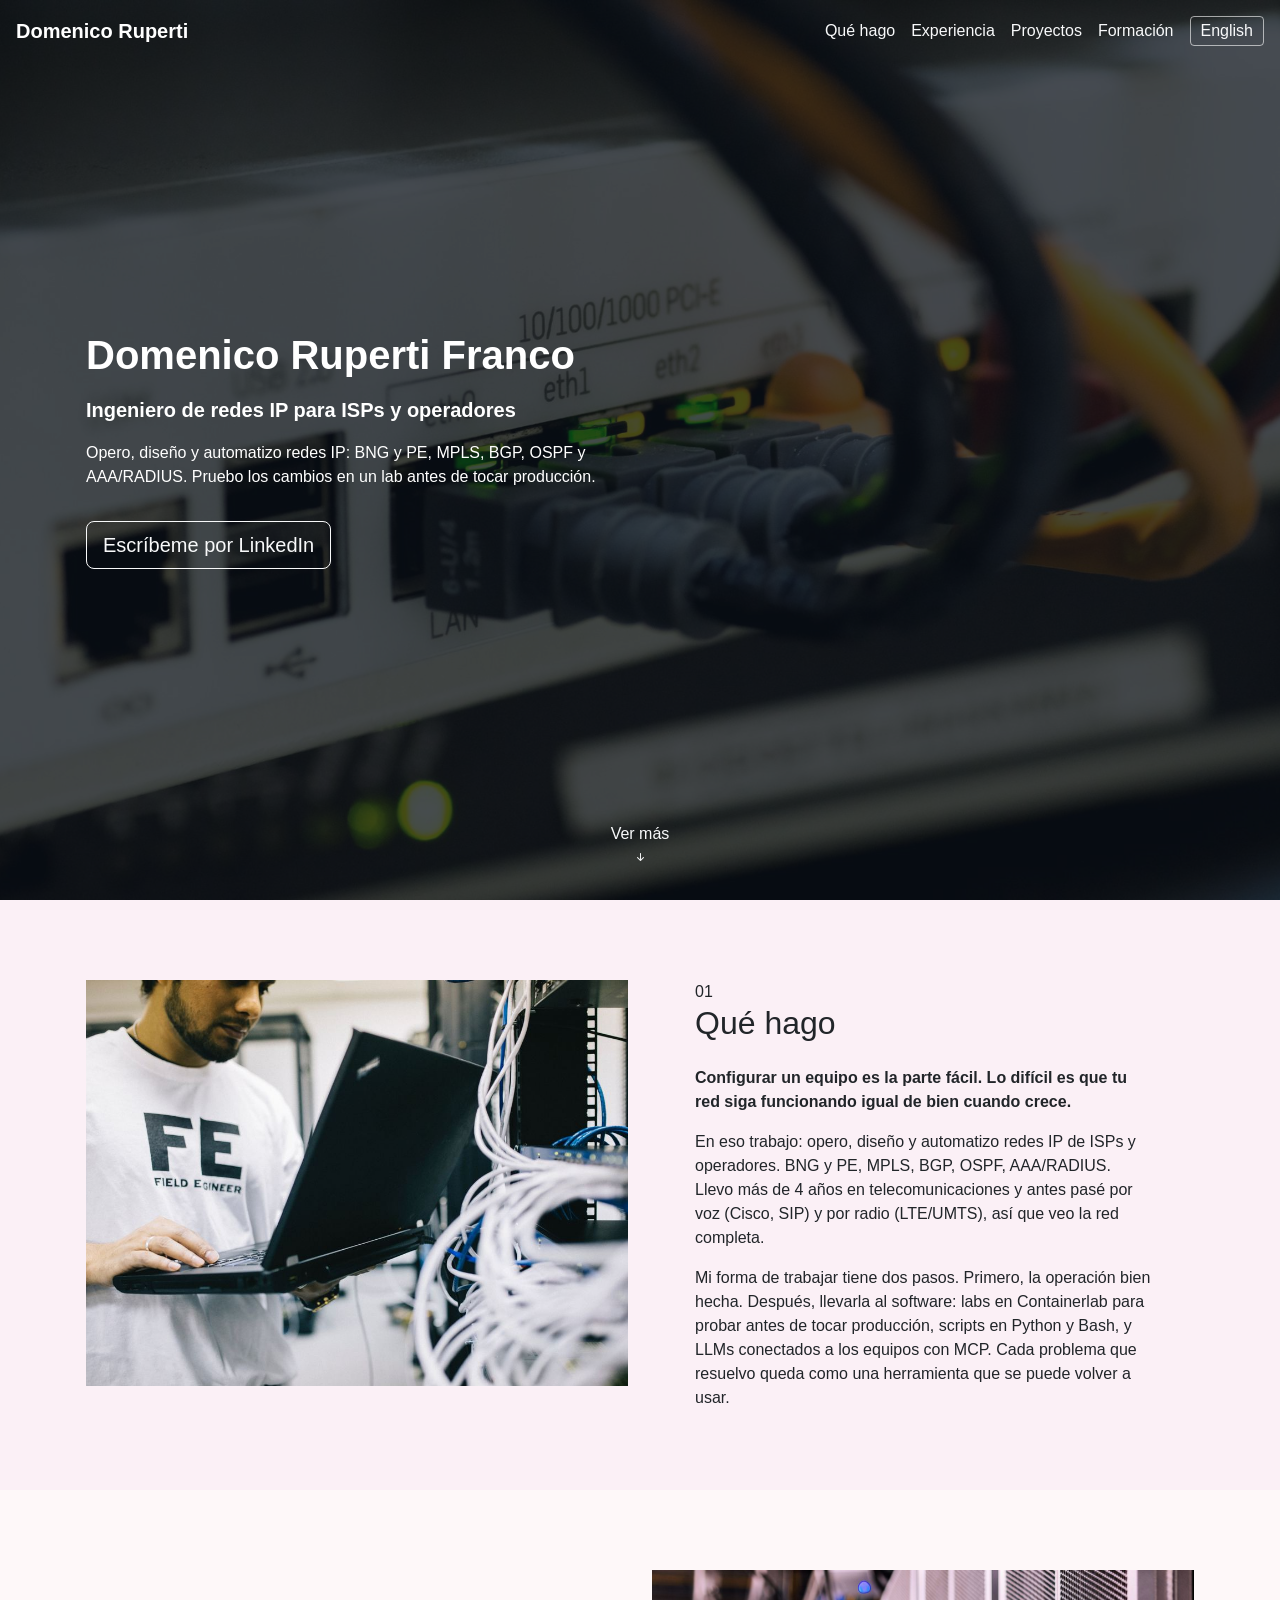
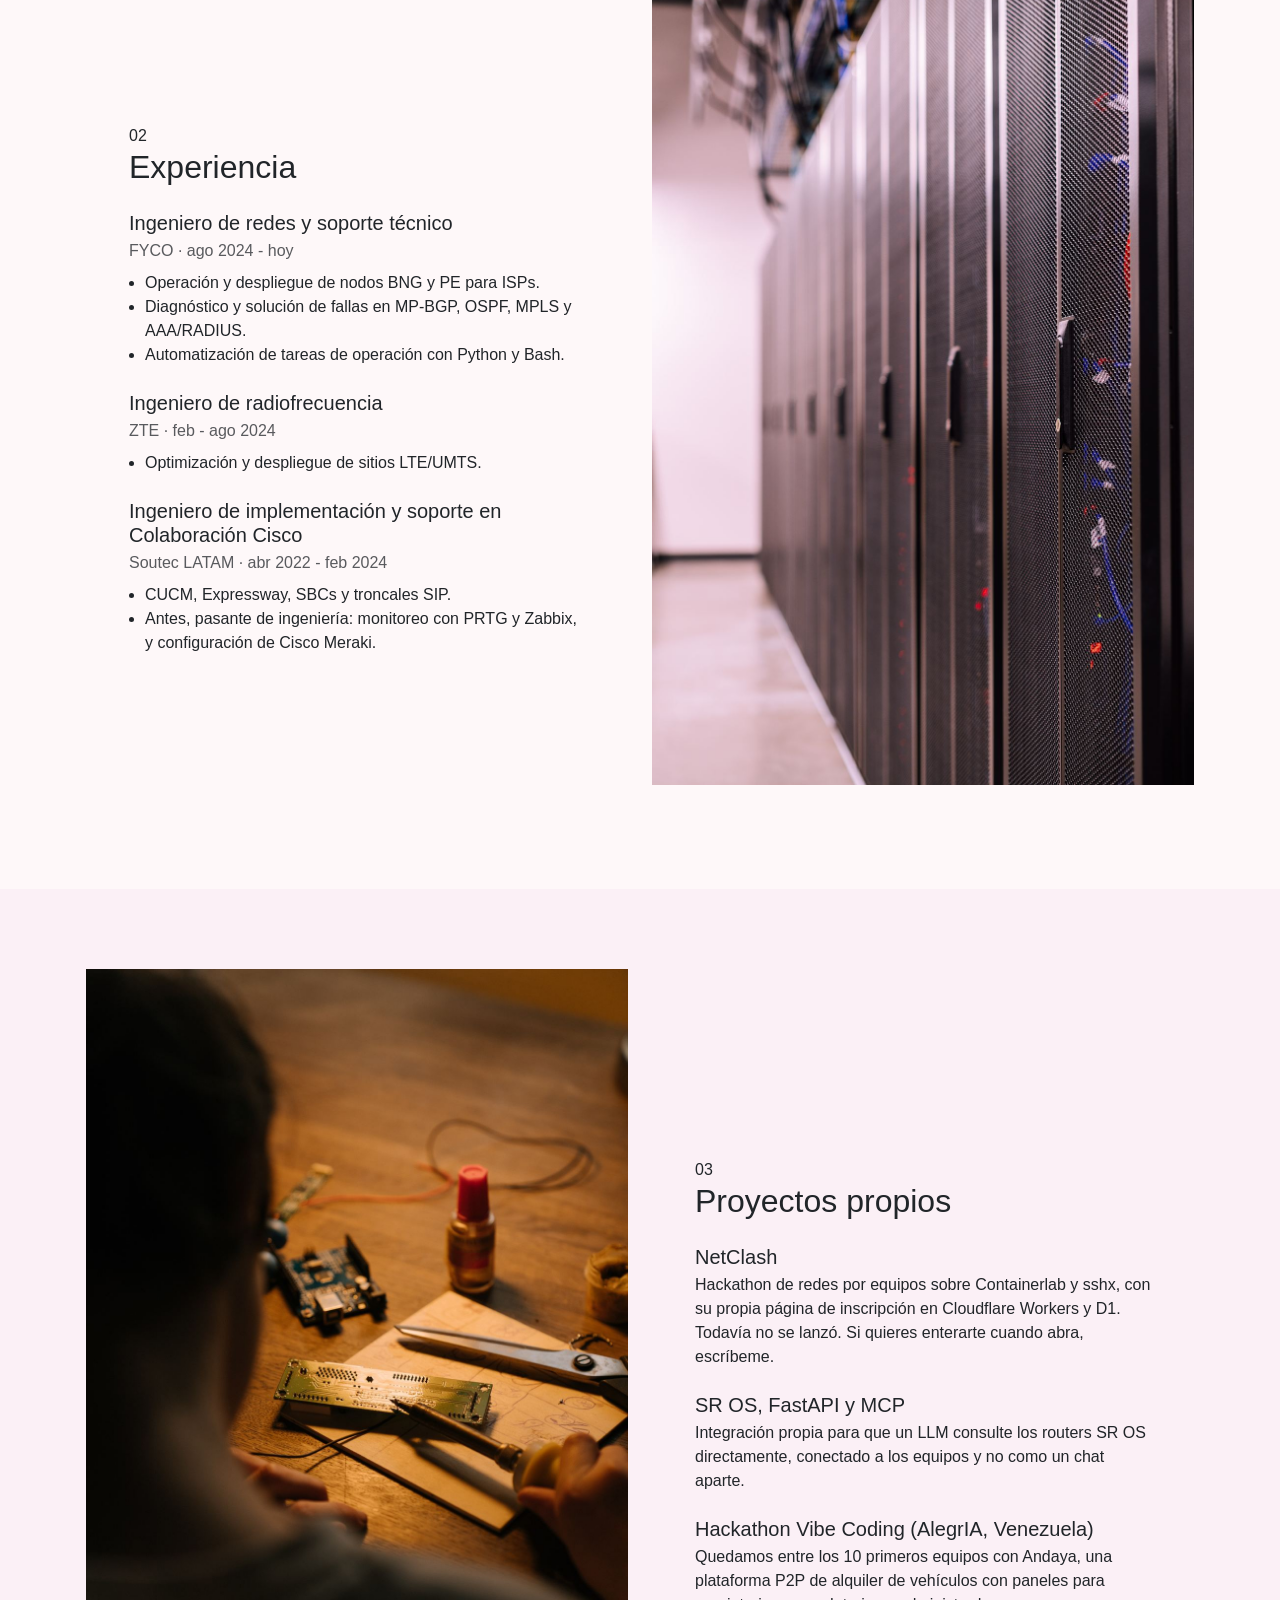
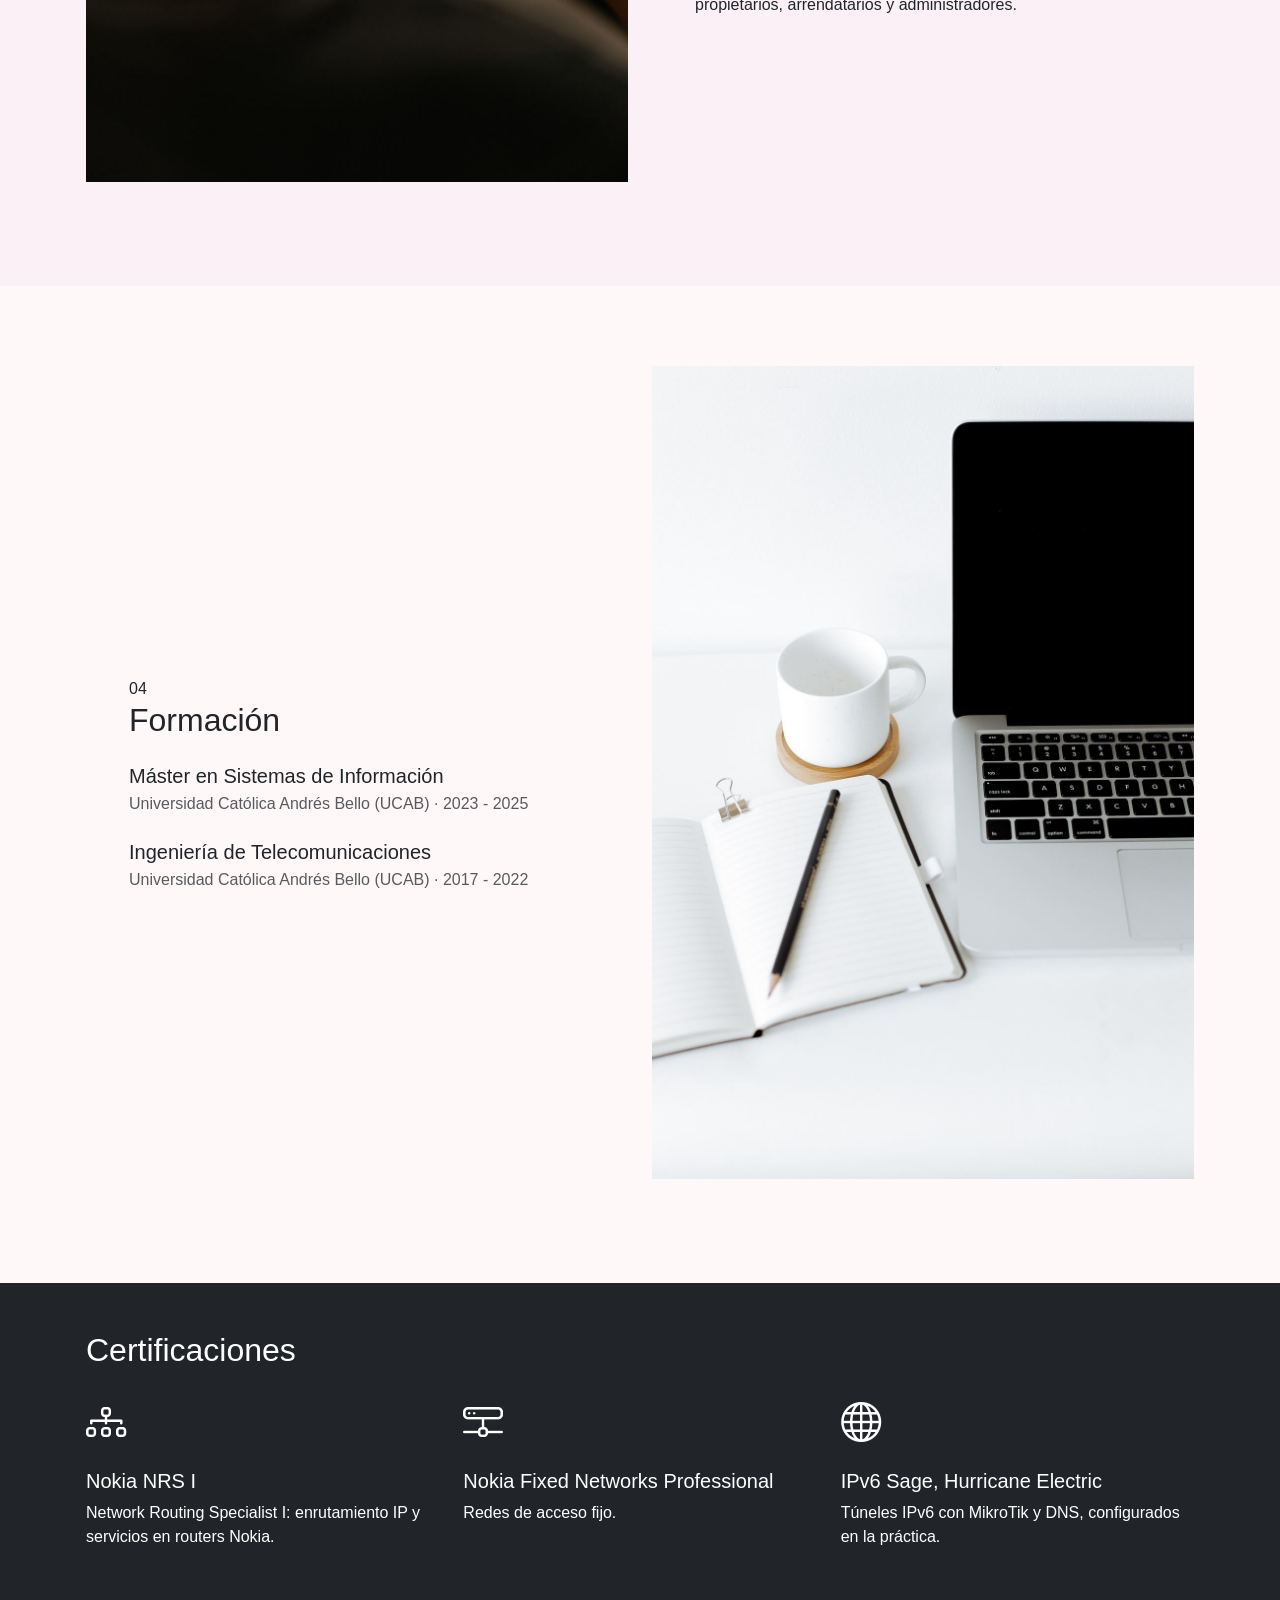
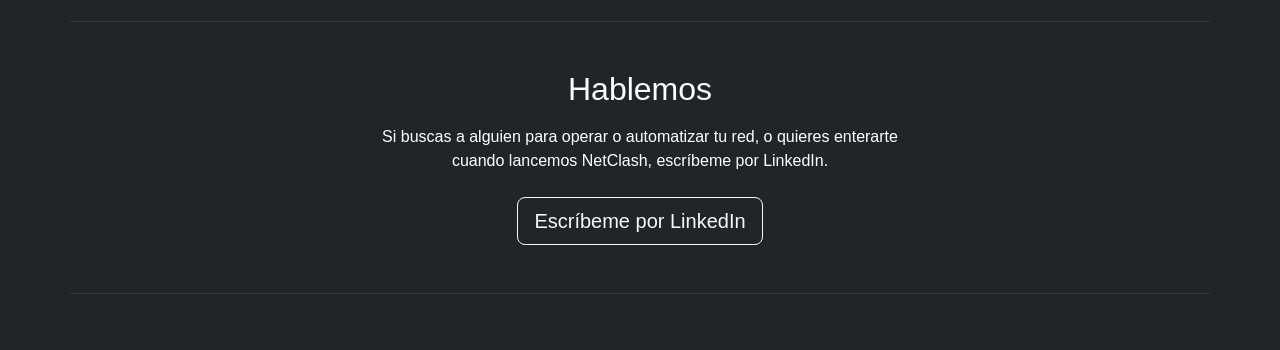
==== commit b63cceef: "Actualiza el sitio a 2026 en español e inglés - Español en la raíz y versión en inglés en /en/, sin " ====
--- a/index.html
+++ b/index.html
@@ -1,12 +1,25 @@
 <!DOCTYPE html>
-<html lang="en">
+<html lang="es">
 
 <head>
     <meta charset="UTF-8">
     <meta name="viewport" content="width=device-width, initial-scale=1.0">
-    <title>Domenico Ruperti</title>
-
-    <link rel="icon" type="image/x-icon" href="/img/Negro.png">
+    <title>Domenico Ruperti Franco | Ingeniero de redes IP</title>
+    <meta name="description"
+        content="Ingeniero de redes IP para ISPs y operadores: BNG, MPLS, BGP, automatización con Python y Bash, labs en Containerlab y LLMs conectados a los equipos con MCP.">
+
+    <meta property="og:type" content="website">
+    <meta property="og:title" content="Domenico Ruperti Franco | Ingeniero de redes IP">
+    <meta property="og:description"
+        content="Opero, diseño y automatizo redes IP de ISPs y operadores: BNG y PE, MPLS, BGP, OSPF y AAA/RADIUS.">
+    <meta property="og:url" content="https://drupertifranco.github.io/web-domenico.github.io/">
+    <meta property="og:image" content="https://drupertifranco.github.io/web-domenico.github.io/img/pexels-pixabay-159304.jpg">
+    <meta property="og:locale" content="es_VE">
+
+    <link rel="alternate" hreflang="es" href="https://drupertifranco.github.io/web-domenico.github.io/">
+    <link rel="alternate" hreflang="en" href="https://drupertifranco.github.io/web-domenico.github.io/en/">
+
+    <link rel="icon" type="image/png" href="img/Negro.png">
 
     <!--BOOTSTRAP-->
     <!-- Bootstrap Stylesheet -->
@@ -25,310 +38,247 @@
 
     <!--Header Start-->
     <header class="header p-3 position-absolute start-0 top-0 end-0">
-        <div class="d-flex justify-content-between aling-items-center">
-            <a href="/" class="text-decoration-none text-white fs-5 fw-bold">Domenico</a>
-            <div>
-                <button class="navbar-toggler text-white" type="button" data-bs-toggle="collapse"
-                    data-bs-target="#navbar" aria-controls="navbar" aria-expanded="false"
-                    aria-label="Toggle navigation">
-                    <svg xmlns="http://www.w3.org/2000/svg" width="36" height="36" fill="currentColor"
-                        class="bi bi-list" viewBox="0 0 16 16">
-                        <path fill-rule="evenodd"
-                            d="M2.5 12a.5.5 0 0 1 .5-.5h10a.5.5 0 0 1 0 1H3a.5.5 0 0 1-.5-.5zm0-4a.5.5 0 0 1 .5-.5h10a.5.5 0 0 1 0 1H3a.5.5 0 0 1-.5-.5zm0-4a.5.5 0 0 1 .5-.5h10a.5.5 0 0 1 0 1H3a.5.5 0 0 1-.5-.5z" />
-                    </svg>
-                </button>
-            </div>
+        <div class="d-flex justify-content-between align-items-center">
+            <a href="./" class="text-decoration-none text-white fs-5 fw-bold">Domenico Ruperti</a>
+            <nav class="header__nav d-flex align-items-center gap-3">
+                <a href="#que-hago" class="d-none d-md-inline">Qué hago</a>
+                <a href="#experiencia" class="d-none d-md-inline">Experiencia</a>
+                <a href="#proyectos" class="d-none d-md-inline">Proyectos</a>
+                <a href="#formacion" class="d-none d-md-inline">Formación</a>
+                <a href="en/" lang="en" hreflang="en" class="header__lang">English</a>
+            </nav>
         </div>
     </header>
     <!--Header End-->
 
-    <!--Navbar Start-->
-    <nav class="collapse navbar-collapse dropdown-nav" id="navbar">
-        <div class="dropdown-nav__container container-xxl d-flex aling-items-start aling-items-md-center">
-            <div class="row aling-items-start">
-
-                <div class="col-12 col-sm-4">
-                    <a href="#" class="row text-decoration-none">
-                        <div class="col-2 col-sm-12 mb-4">
-                            <img src="img/pexels-mddl-mn-14758513.jpg" alt="Cafe falvor" class="img-fluid" width="75%"
-                                loading="lazy">
-                        </div>
-                        <div class="col-10">
-                            <h3>
-                                Competencies
-                            </h3>
-                            <p>- Leadership</p>
-                            <p>- Talks</p>
-                            <p>- Organized</p>
-                            
-                        </div>
-                    </a>
-                </div>
-
-                <div class="col-12 col-sm-4">
-                    <a href="#" class="row text-decoration-none">
-                        <div class="col-2 col-sm-12 mb-4">
-                            <img src="img/pexels-mddl-mn-14758513.jpg" alt="Cafe falvor" class="img-fluid" width="75%"
-                                loading="lazy">
-                        </div>
-                        <div class="col-10">
-                            <h3>
-                                Skills
-                            </h3>
-                            <p>- Abstract thinking</p>
-                            <p>- Decision making</p>
-                            <p>- Problem resolution</p>
-                            
-                        </div>
-                    </a>
-                </div>
-
-                <div class="col-12 col-sm-4">
-                    <a href="#" class="row text-decoration-none">
-                        <div class="col-2 col-sm-12 mb-4">
-                            <img src="img/pexels-mddl-mn-14758513.jpg" alt="Cafe falvor" class="img-fluid" width="75%"
-                                loading="lazy">
-                        </div>
-                        <div class="col-10">
-                            <h3>
-                                Abilities
-                            </h3>
-                            <p>- Attention to detail</p>
-                            <p>- Flexibility</p>
-                            <p>- Project management</p>
-                            
-                        </div>
-                    </a>
-                </div>
-
-            </div>
-
-            <button class="navbar-toggler dropdown-nav__closeNavBtn" type="button" data-bs-toggle="collapse"
-                data-bs-target="#navbar" aria-controls="navbar" aria-expanded="false" aria-label="Toggle navigation">
-                <svg xmlns="http://www.w3.org/2000/svg" width="36" height="36" fill="currentColor" class="bi bi-x"
-                    viewBox="0 0 16 16">
-                    <path
-                        d="M4.646 4.646a.5.5 0 0 1 .708 0L8 7.293l2.646-2.647a.5.5 0 0 1 .708.708L8.707 8l2.647 2.646a.5.5 0 0 1-.708.708L8 8.707l-2.646 2.647a.5.5 0 0 1-.708-.708L7.293 8 4.646 5.354a.5.5 0 0 1 0-.708z" />
-                </svg>
-            </button>
-        </div>
-    </nav>
-    <!--Navbar End-->
-
     <!-- Hero Start -->
     <section class="hero">
 
+        <img src="img/pexels-pixabay-159304.jpg" alt="" class="hero__image" width="1920" height="1280">
         <div class="hero__overlay"></div>
-
-        <video playsinline="playsinline" autoplay="autoplay" muted="muted" loop="loop" loading="lazy"
-            class="hero__video">
-            <source src="img/countdown_to_rocket_launching (1080p).mp4" type="video/mp4">
-        </video>
 
         <div class="hero__content h-100 container-custom position-relative">
             <div class="d-flex h-100 align-items-center hero__content-width">
                 <div class="text-white">
-                    <h1 class="hero__heading fw-bold mb-4">Eng. Domenico Ruperti</h1>
-                    <p class="lead mb-4 fst-italic">"You have to do things that are really important, but you also have
-                        to have fun, because if not, you won't be successful."</p>
-                    <p class="lead mb-4">Larry Page</p>
-                    <a href="https://www.linkedin.com/in/domenico-ruperti-franco-bba359219/"
-                        class="mt-2 btn btn-lg btn-outline-light" role="button">Contact me!</a>
-                </div>
-            </div>
-        </div>
-
-        <a href="#scroll-down" class="hero__scroll-btn">
-            Explore <i class="bi bi-arrow-down-short"></i>
+                    <h1 class="hero__heading fw-bold mb-3">Domenico Ruperti Franco</h1>
+                    <p class="lead fw-semibold mb-3">Ingeniero de redes IP para ISPs y operadores</p>
+                    <p class="mb-4">Opero, diseño y automatizo redes IP: BNG y PE, MPLS, BGP, OSPF y AAA/RADIUS.
+                        Pruebo los cambios en un lab antes de tocar producción.</p>
+                    <a href="https://www.linkedin.com/in/druperti/"
+                        class="mt-2 btn btn-lg btn-outline-light" role="button">Escríbeme por LinkedIn</a>
+                </div>
+            </div>
+        </div>
+
+        <a href="#que-hago" class="hero__scroll-btn">
+            Ver más <i class="bi bi-arrow-down-short"></i>
         </a>
 
     </section>
     <!-- Hero End -->
 
-    <a id="scroll-down"></a>
-
-    <!-- Section One Start -->
-    <section class="steps container-custom">
+    <!-- Qué hago Start -->
+    <section class="steps container-custom" id="que-hago">
 
         <div class="row">
-            <div class="col-12 col-sm-6 d-md-flex justify-content-md-ceneter">
-                <img src="img/pexels-ann-poan-5797903.jpg" alt="Coffe Flavour"
-                    class="img-fluid pb-4 steps__section-thumbnail" width="553" height="746" loading="lazy">
-            </div>
-
-            <div class="steps__content-width">
-                <span>01</span>
-                <h1 class="h2 mb-4">Telecommunications engineer</h1>
-                <p class="mb-4">I am passionate about the design and operation of telecommunications networks, especially telephony and fiber optic transmission. I love learning about how these networks interconnect and how they can be optimized to improve communication around the world.</p>
-                <a href="https://www.linkedin.com/in/domenico-ruperti-franco-bba359219/">Read More <i class="bi bi-arrow-right"></i></a>
-
-            </div>
-
-        </div>
-
-    </section>
-
-
-    <!-- Section One End -->
-
-    <!-- Section One Start -->
-    <section class="steps steps--background">
+            <div class="col-12 col-sm-6 d-md-flex justify-content-md-center">
+                <img src="img/pexels-field-engineer-442152.jpg" alt="Ingeniero revisando un rack de red con una laptop"
+                    class="img-fluid pb-4 steps__section-thumbnail" width="553" height="369" loading="lazy">
+            </div>
+
+            <div class="col-12 col-sm-6 align-self-center">
+                <div class="steps__content-width">
+                    <span>01</span>
+                    <h2 class="mb-4">Qué hago</h2>
+                    <p class="mb-3 fw-semibold">Configurar un equipo es la parte fácil. Lo difícil es que tu red siga
+                        funcionando igual de bien cuando crece.</p>
+                    <p class="mb-3">En eso trabajo: opero, diseño y automatizo redes IP de ISPs y operadores. BNG y PE,
+                        MPLS, BGP, OSPF, AAA/RADIUS. Llevo más de 4 años en telecomunicaciones y antes pasé por voz
+                        (Cisco, SIP) y por radio (LTE/UMTS), así que veo la red completa.</p>
+                    <p class="mb-0">Mi forma de trabajar tiene dos pasos. Primero, la operación bien hecha. Después,
+                        llevarla al software: labs en Containerlab para probar antes de tocar producción, scripts en
+                        Python y Bash, y LLMs conectados a los equipos con MCP. Cada problema que resuelvo queda como
+                        una herramienta que se puede volver a usar.</p>
+                </div>
+            </div>
+        </div>
+
+    </section>
+    <!-- Qué hago End -->
+
+    <!-- Experiencia Start -->
+    <section class="steps steps--background" id="experiencia">
 
         <div class="container-custom">
 
             <div class="row">
-                <div class="col-12 col-sm-6 d-md-flex justify-content-md-ceneter order-sm-1">
-                    <img src="img/pexels-cottonbro-studio-4709388.jpg" alt="Health Benefits"
-                        class="img-fluid pb-4 steps__section-thumbnail" width="553" height="746" loading="lazy">
-                </div>
-
-                <div class="col-12 col-sm-6 align-self-center justify-content-md-ceneter">
-
+                <div class="col-12 col-sm-6 d-md-flex justify-content-md-center order-sm-1">
+                    <img src="img/pexels-brett-sayles-5203849.jpg" alt="Pasillo de racks en un centro de datos"
+                        class="img-fluid pb-4 steps__section-thumbnail" width="553" height="831" loading="lazy">
+                </div>
+
+                <div class="col-12 col-sm-6 align-self-center">
                     <div class="steps__content-width">
                         <span>02</span>
-                        <h1 class="h2 mb-4">Professional experience</h1>
-                        <p class=" h3 mb-2">Implementation and Support Engineer</p>
-                        <p class="mb-2">Soutec LATAM, Caracas Feb 2022 - Current</p>
-                        <dl>
-                            <dt>Cisco Unified Communications Manager Platform Implementation and Support Engineer</dt>
-                            <dd>- Modernization of CUCM nodes and migration of telephone services to the MS Teams cloud, CAF
-                                2022 Client</dd>
-                            <dd>- Implementation of Call Recording Calabrio One, Client KPMG Peru 2023</dd>
-                            <dd>- Implementation and design of Video conference rooms, Farmatodo 2023</dd>
-                        </dl>
+                        <h2 class="mb-4">Experiencia</h2>
+
+                        <div class="mb-4">
+                            <h3 class="h5 mb-1">Ingeniero de redes y soporte técnico</h3>
+                            <p class="text-muted mb-2">FYCO · ago 2024 - hoy</p>
+                            <ul class="ps-3 mb-0">
+                                <li>Operación y despliegue de nodos BNG y PE para ISPs.</li>
+                                <li>Diagnóstico y solución de fallas en MP-BGP, OSPF, MPLS y AAA/RADIUS.</li>
+                                <li>Automatización de tareas de operación con Python y Bash.</li>
+                            </ul>
+                        </div>
+
+                        <div class="mb-4">
+                            <h3 class="h5 mb-1">Ingeniero de radiofrecuencia</h3>
+                            <p class="text-muted mb-2">ZTE · feb - ago 2024</p>
+                            <ul class="ps-3 mb-0">
+                                <li>Optimización y despliegue de sitios LTE/UMTS.</li>
+                            </ul>
+                        </div>
+
+                        <div>
+                            <h3 class="h5 mb-1">Ingeniero de implementación y soporte en Colaboración Cisco</h3>
+                            <p class="text-muted mb-2">Soutec LATAM · abr 2022 - feb 2024</p>
+                            <ul class="ps-3 mb-0">
+                                <li>CUCM, Expressway, SBCs y troncales SIP.</li>
+                                <li>Antes, pasante de ingeniería: monitoreo con PRTG y Zabbix, y configuración de
+                                    Cisco Meraki.</li>
+                            </ul>
+                        </div>
                     </div>
+                </div>
+            </div>
+
+        </div>
+    </section>
+    <!-- Experiencia End -->
+
+    <!-- Proyectos Start -->
+    <section class="steps container-custom" id="proyectos">
+
+        <div class="row">
+            <div class="col-12 col-sm-6 d-md-flex justify-content-md-center">
+                <img src="img/pexels-cottonbro-studio-4709388.jpg" alt="Manos soldando una placa electrónica"
+                    class="img-fluid pb-4 steps__section-thumbnail" width="553" height="830" loading="lazy">
+            </div>
+
+            <div class="col-12 col-sm-6 align-self-center">
+                <div class="steps__content-width">
+                    <span>03</span>
+                    <h2 class="mb-4">Proyectos propios</h2>
+
+                    <h3 class="h5 mb-1">NetClash</h3>
+                    <p class="mb-4">Hackathon de redes por equipos sobre Containerlab y sshx, con su propia página de
+                        inscripción en Cloudflare Workers y D1. Todavía no se lanzó. Si quieres enterarte cuando abra,
+                        escríbeme.</p>
+
+                    <h3 class="h5 mb-1">SR OS, FastAPI y MCP</h3>
+                    <p class="mb-4">Integración propia para que un LLM consulte los routers SR OS directamente,
+                        conectado a los equipos y no como un chat aparte.</p>
+
+                    <h3 class="h5 mb-1">Hackathon Vibe Coding (AlegrIA, Venezuela)</h3>
+                    <p class="mb-0">Quedamos entre los 10 primeros equipos con Andaya, una plataforma P2P de alquiler
+                        de vehículos con paneles para propietarios, arrendatarios y administradores.</p>
+                </div>
+            </div>
+        </div>
+
+    </section>
+    <!-- Proyectos End -->
+
+    <!-- Formación Start -->
+    <section class="steps steps--background" id="formacion">
+
+        <div class="container-custom">
+
+            <div class="row">
+                <div class="col-12 col-sm-6 d-md-flex justify-content-md-center order-sm-1">
+                    <img src="img/pexels-ann-poan-5797903.jpg" alt="Cuaderno abierto junto a una laptop"
+                        class="img-fluid pb-4 steps__section-thumbnail" width="553" height="830" loading="lazy">
+                </div>
+
+                <div class="col-12 col-sm-6 align-self-center">
                     <div class="steps__content-width">
-                        <p class=" h3 mb-4">Intern as Monitoring Analyst</p>
-                        <p class="mb-2">Soutec LATAM, Caracas Sep 2021 - Feb 2022</p>
-                        <dl>
-                            <dt>Cisco Unified Communications Manager Platform Implementation and Support Engineer</dt>
-                            <dd>- Monitoring in network applications, PRTG, ZABBIX, MERAKIBasic </dd>
-                            <dd>- Cisco Meraki Configurations</dd>
-                            <dd>- Basic IP telephony configurations, with the Cisco Call Manager, Unity, Contact Center
-                                Express platform</dd>
-                        </dl>
+                        <span>04</span>
+                        <h2 class="mb-4">Formación</h2>
+
+                        <h3 class="h5 mb-1">Máster en Sistemas de Información</h3>
+                        <p class="text-muted mb-4">Universidad Católica Andrés Bello (UCAB) · 2023 - 2025</p>
+
+                        <h3 class="h5 mb-1">Ingeniería de Telecomunicaciones</h3>
+                        <p class="text-muted mb-0">Universidad Católica Andrés Bello (UCAB) · 2017 - 2022</p>
                     </div>
-    
-                </div>
-
-                
-
-                
-            </div>
-
-        </div>
-    </section>
-    <!-- Section One End -->
-
-    <!-- Section One Start -->
-    <section class="steps container-custom">
-
-        <div class="row">
-            <div class="col-12 col-sm-6 d-md-flex justify-content-md-ceneter">
-                <img src="img/pexels-brett-sayles-5203849.jpg" alt="Essential Nutrients"
-                    class="img-fluid pb-4 steps__section-thumbnail" width="553" height="746" loading="lazy">
-            </div>
-
-                <div class="col-12 col-sm-6 align-self-center justify-content-md-ceneter">
-                    <div class="steps__content-width">
-                        <span>03</span>
-                        <h1 class="h2 mb-4">Education</h1>
-                        <p class="mb-4">- Associated educational institutes (IEA): Bachelor mentioning sciences. 2017.
-                        </p>
-                        <p class="mb-4">- Andres Bello Catholic University (UCAB): Telecommunications Engineer. 2022.
-                        </p>
-                        <p class="mb-4">- Andres Bello Catholic University (UCAB): Master in Information Systems.
-                            Current.</p>
-                        <!--<a href="#">Read More <i class="bi bi-arrow-right"></i></a>-->
-                    </div>
-                </div>
-
-                
-        </div>
-
-    </section>
-    <!-- Section One End -->
-
-    <!-- Section With 3 Col's Start -->
-    <section class="bg-dark text-white py-4">
+                </div>
+            </div>
+
+        </div>
+    </section>
+    <!-- Formación End -->
+
+    <!-- Certificaciones Start -->
+    <section class="bg-dark text-white py-4" id="certificaciones">
         <div class="container-custom my-4">
+            <h2 class="mb-4">Certificaciones</h2>
             <div class="row">
 
                 <div class="col-12 col-sm-4 mb-4">
-                    <img src="img/MSteams.png" class="mb-4 img-fluid" alt="Coffe Flavour" width="441"
-                        height="248" loading="lazy">
-                    <h3>Microsoft Teams Knows</h3>
-                    <p>Lorem ipsum dolor sit amet consectetur, adipisicing elit. A veniam ullam illo dolorum dolor.
-                        Dolor, velit vitae? Fugiat quidem nostrum nobis sit beatae consequuntur quisquam iusto
-                        reprehenderit voluptatibus officia? Natus.</p>
+                    <i class="bi bi-diagram-3 fs-1 d-block mb-3"></i>
+                    <h3 class="h5">Nokia NRS I</h3>
+                    <p class="mb-0">Network Routing Specialist I: enrutamiento IP y servicios en routers Nokia.</p>
                 </div>
 
                 <div class="col-12 col-sm-4 mb-4">
-                    <img src="img/cisco.png" class="mb-4 img-fluid" alt="Health Benefits" width="441"
-                        height="248" loading="lazy">
-                    <h3>Cisco Knows</h3>
-                    <p>Lorem ipsum dolor sit amet consectetur, adipisicing elit. A veniam ullam illo dolorum dolor.
-                        Dolor, velit vitae? Fugiat quidem nostrum nobis sit beatae consequuntur quisquam iusto
-                        reprehenderit voluptatibus officia? Natus.</p>
+                    <i class="bi bi-hdd-network fs-1 d-block mb-3"></i>
+                    <h3 class="h5">Nokia Fixed Networks Professional</h3>
+                    <p class="mb-0">Redes de acceso fijo.</p>
                 </div>
 
                 <div class="col-12 col-sm-4 mb-4">
-                    <img src="img/huawei.png" class="mb-4 img-fluid" alt="Essential Nutrients"
-                        width="441" height="248" loading="lazy">
-                    <h3>Huawei Knows</h3>
-                    <p>Lorem ipsum dolor sit amet consectetur, adipisicing elit. A veniam ullam illo dolorum dolor.
-                        Dolor, velit vitae? Fugiat quidem nostrum nobis sit beatae consequuntur quisquam iusto
-                        reprehenderit voluptatibus officia? Natus.</p>
-                </div>
-
-            </div>
-        </div>
-    </section>
-    <!-- Section With 3 Col's End -->
+                    <i class="bi bi-globe fs-1 d-block mb-3"></i>
+                    <h3 class="h5">IPv6 Sage, Hurricane Electric</h3>
+                    <p class="mb-0">Túneles IPv6 con MikroTik y DNS, configurados en la práctica.</p>
+                </div>
+
+            </div>
+        </div>
+    </section>
+    <!-- Certificaciones End -->
+
+    <!-- Contacto Start -->
+    <section class="bg-dark text-white pb-5" id="contacto">
+        <div class="container-custom contact border-highlight pt-5 text-center">
+            <h2 class="mb-3">Hablemos</h2>
+            <p class="contact__text mx-auto mb-4">Si buscas a alguien para operar o automatizar tu red, o quieres
+                enterarte cuando lancemos NetClash, escríbeme por LinkedIn.</p>
+            <a href="https://www.linkedin.com/in/druperti/" class="btn btn-lg btn-outline-light"
+                role="button">Escríbeme por LinkedIn</a>
+        </div>
+    </section>
+    <!-- Contacto End -->
 
     <!-- Footer Start -->
     <footer class="footer bg-dark text-white">
-        <div class="container-custom d-flex justify-content-between align-items-center py-3 border-highlight">
-            <div class="col-md-4 d-flex align-items-center">
-                <a href="/" class="me-2 text-muted text-decoration-none">
-                    <i class="bi bi-cup"></i>
-                    <span>&copy; 2023 DomWeb</span>
-                </a>
-            </div>
-
-            <ul class="nav col-md-4 justify-content-end list-unstyled d-flex text-white">
-                <li class="ms-3 "><a class="text-muted" href="https://twitter.com/RupertiDomenico"><i
-                            class="bi bi-twitter"></i></a></li>
-                <li class="ms-3"><a class="text-muted" href="https://www.instagram.com/domenico_ruperti/"><i
-                            class="bi bi-instagram"></i></a></li>
-                <li class="ms-3"><a class="text-muted"
-                        href="https://www.linkedin.com/in/domenico-ruperti-franco-bba359219/"><i
-                            class="bi bi-linkedin"></i></a></li>
+        <div class="container-custom d-flex flex-column flex-sm-row gap-2 justify-content-between align-items-center py-3 border-highlight">
+            <span class="text-muted">&copy; 2026 Domenico Ruperti Franco</span>
+
+            <ul class="nav justify-content-end list-unstyled d-flex text-white mb-0">
+                <li class="ms-3"><a class="text-muted" href="https://www.linkedin.com/in/druperti/"
+                        aria-label="LinkedIn"><i class="bi bi-linkedin"></i></a></li>
+                <li class="ms-3"><a class="text-muted" href="https://github.com/drupertifranco"
+                        aria-label="GitHub"><i class="bi bi-github"></i></a></li>
+                <li class="ms-3"><a class="text-muted" href="https://twitter.com/RupertiDomenico"
+                        aria-label="X (Twitter)"><i class="bi bi-twitter"></i></a></li>
+                <li class="ms-3"><a class="text-muted" href="https://www.instagram.com/domenico_ruperti/"
+                        aria-label="Instagram"><i class="bi bi-instagram"></i></a></li>
             </ul>
-
-
-        </div>
-
-
-
+        </div>
     </footer>
     <!-- Footer End -->
 
-
-
-
-
-
-
-
-
-
-
-
-    <!-- Bootstrap JS -->
-    <script src="https://cdn.jsdelivr.net/npm/bootstrap@5.1.3/dist/js/bootstrap.bundle.min.js"
-        integrity="sha384-ka7Sk0Gln4gmtz2MlQnikT1wXgYsOg+OMhuP+IlRH9sENBO0LRn5q+8nbTov4+1p"
-        crossorigin="anonymous"></script>
 </body>
 
-</html>+</html>
--- a/css/main.css
+++ b/css/main.css
@@ -49,30 +49,20 @@
     z-index: 2;
 }
 
-/*Navigation Bar*/
-
-#navbar {
-    position: fixed;
-    left: 0;
-    top: 0;
-    right: 0;
-    bottom: 0;
-    background: #4e54c8;  /* fallback for old browsers */
-    background: -webkit-linear-gradient(to right, #8f94fb, #4e54c8);  /* Chrome 10-25, Safari 5.1-6 */
-    background: linear-gradient(to right, #8f94fb, #4e54c8); /* W3C, IE 10+/ Edge, Firefox 16+, Chrome 26+, Opera 12+, Safari 7+ */
-    z-index: 4;
+.header__nav a {
+    color: var(--bs-light);
+    text-decoration: none;
 }
 
-.dropdown-nav__closeNavBtn {
-    position: absolute;
-    top: 20px;
-    right: 16px;
-    background-color: rgba(255, 255, 255, 0.6);
+.header__nav a:hover {
+    color: var(--bs-light);
+    opacity: 0.8;
 }
 
-.dropdown-nav__container {
-    height: 100vh;
-    padding: 0 1rem;
+.header__lang {
+    border: 1px solid rgba(255, 255, 255, 0.6);
+    border-radius: 4px;
+    padding: 2px 10px;
 }
 
 /*Hero section*/
@@ -83,15 +73,13 @@
     overflow: hidden;
 }
 
-.hero__video {
+.hero__image {
     position: absolute;
-    top: 50%;
-    left: 50%;
-    min-width: 100%;
-    min-height: 100%;
-    width: auto;
-    height: auto;
-    transform: translateX(-50%) translateY(-50%);
+    top: 0;
+    left: 0;
+    width: 100%;
+    height: 100%;
+    object-fit: cover;
 }
 
 .hero__overlay {
@@ -101,7 +89,7 @@
     right: 0;
     bottom: 0;
     background-color: var(--primary-color);
-    opacity: 0.5;
+    opacity: 0.75;
     z-index: 1;
 }
 
@@ -152,36 +140,43 @@
     padding-top: 40px;
     padding-bottom: 40px;
   }
-  
+
   .steps__section-thumbnail {
     height: 240px;
     object-fit: cover;
     margin: 0 auto;
   }
-  
+
   .steps__content-width {
     max-width: 456px;
     margin: 0 auto;
   }
-  
+
   .steps--background {
     background-color: #FEF8F9;
   }
-  
+
   @media (min-width: 544px) {
     .steps {
       padding-top: 80px;
       padding-bottom: 80px;
     }
-  
+
     .steps__section-thumbnail {
       height: auto;
     }
   }
 
+/*
+* Contact
+*/
+.contact__text {
+    max-width: 540px;
+  }
+
   /*
 * Footer
 */
-.footer .border-highlight {
+.border-highlight {
     border-top: 1px solid var(--primary-color-highlight);
-  }+  }
